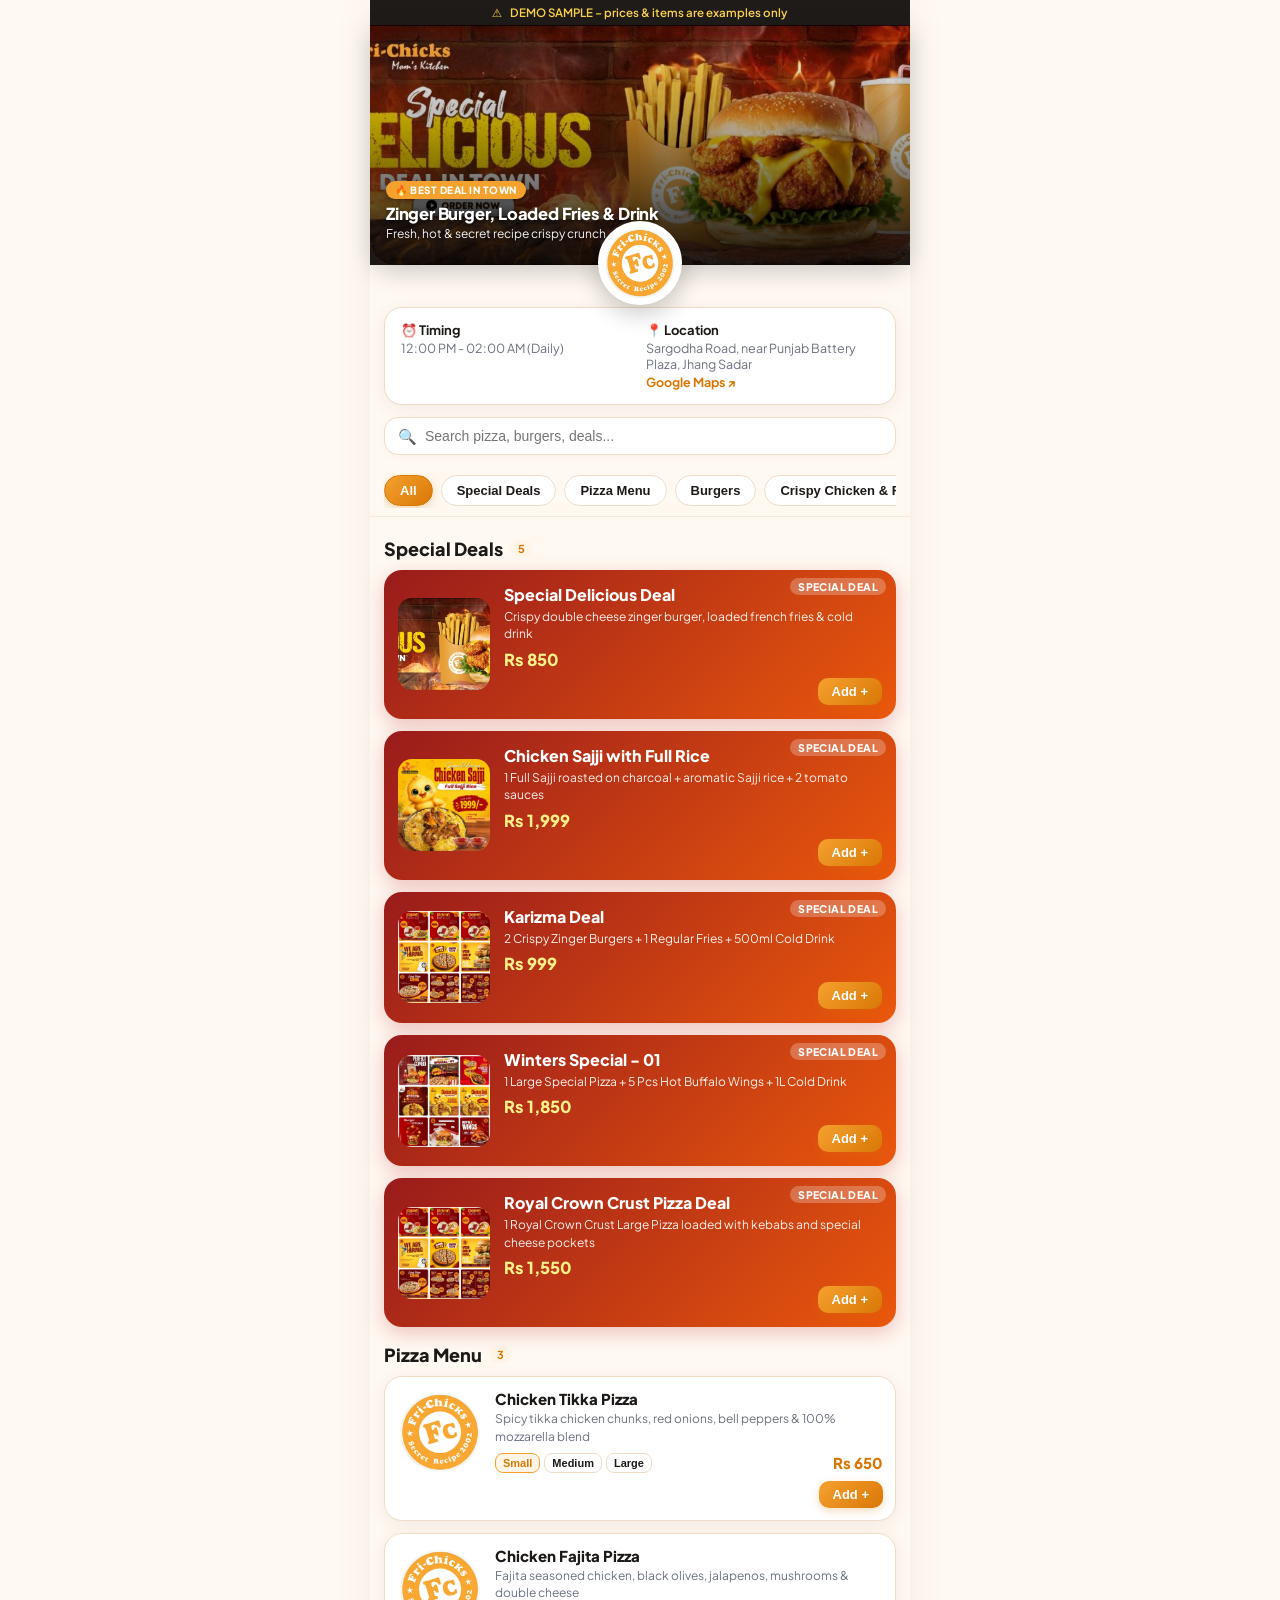
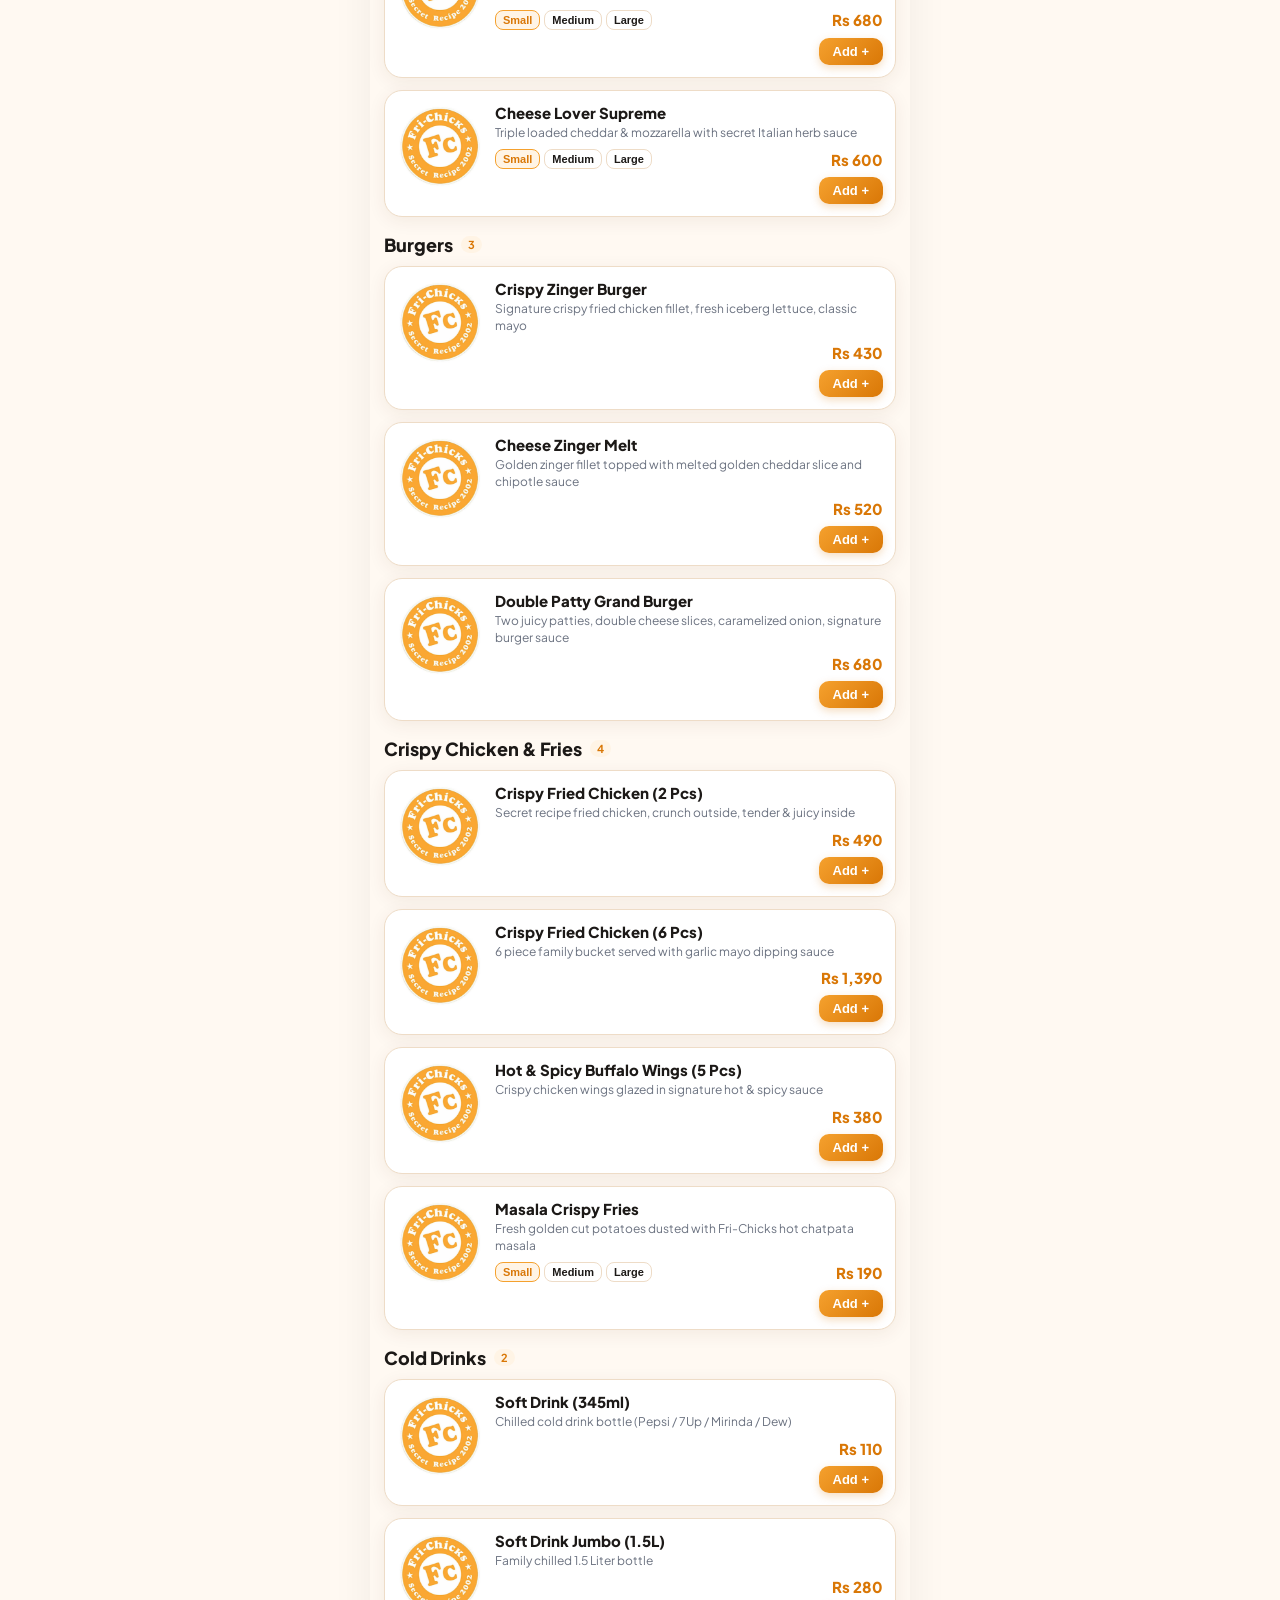
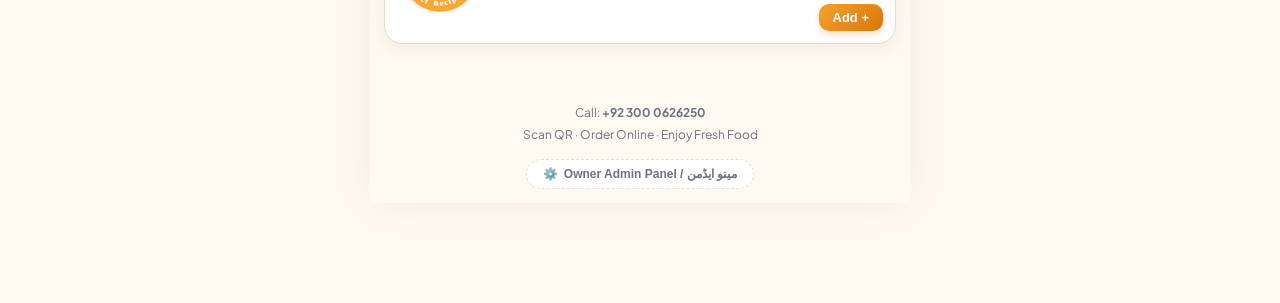
==== index.html @ d184dda9 "Add files via upload" ====
<!doctype html>
<html lang="en">
<head>
<meta charset="utf-8">
<meta name="viewport" content="width=device-width, initial-scale=1, maximum-scale=1, user-scalable=no">
<title>Fri-Chicks Jhang | Smart QR Menu & WhatsApp Ordering</title>
<meta name="description" content="Fri-Chicks Jhang official smart digital QR menu. Crispy Fried Chicken, Zinger Burgers, Pizzas, Deals & WhatsApp Ordering.">
<meta name="theme-color" content="#F5A12E">

<!-- Open Graph for Social & WhatsApp Sharing -->
<meta property="og:title" content="Fri-Chicks Jhang - Smart QR Menu & WhatsApp Order">
<meta property="og:description" content="Order fresh Crispy Chicken, Burgers, Pizzas & Deals directly on WhatsApp. Secret Recipe Since 2002.">
<meta property="og:image" content="assets/logo.png">
<meta property="og:type" content="website">

<link rel="icon" type="image/png" href="assets/logo.png">

<!-- Modular Professional Stylesheets -->
<link rel="stylesheet" href="css/style.css">
<link rel="stylesheet" href="css/carousel.css">
<link rel="stylesheet" href="css/admin.css">
</head>
<body>

<div class="app-container">

  <!-- Toast Notification Message (With Undo Capability) -->
  <div class="toast-msg" id="toast"></div>

  <!-- Demo Notice Top Banner -->
  <div class="demo-banner" id="demoBanner">
    <span>⚠️</span>
    <span id="demoText">DEMO SAMPLE – prices & items are examples only</span>
  </div>

  <!-- Table Detected Banner (When Scanned with QR URL ?table=X) -->
  <div class="table-alert-bar hidden" id="tableDetectedBar">
    <div style="display:flex;align-items:center;gap:6px">
      <span>🍽️</span>
      <span id="tableDetectedText">Ordering for Table</span>
      <span class="table-alert-badge" id="tableBadgeNumber">Table 1</span>
    </div>
    <button type="button" class="table-pill-btn" id="btnChangeTable" style="margin-inline-start:auto">
      <span>✏️</span>
      <span id="tableChangeBtnText">Change / تبدیل کریں</span>
    </button>
  </div>

  <!-- =======================================================
       1. TOP HERO BANNER WITH OVERLAPPING CENTER-DOWN LOGO
       (Ultra-HD Crisp Imagery, No navbar, Pins logo on scroll)
       ======================================================= -->
  <div class="hero-banner-wrap">
    <div class="hero-carousel-container">
      <div class="hero-carousel" id="heroCarousel">
        <!-- Slide 1: Delicious Deal In Town (Official Wide HD Banner) -->
        <div class="carousel-slide" data-slide="0">
          <img src="assets/banners/banner1.jpg" alt="Special Delicious Deal" loading="eager">
          <div class="carousel-overlay">
            <span class="carousel-tag">🔥 Best Deal in Town</span>
            <div class="carousel-title">Zinger Burger, Loaded Fries & Drink</div>
            <div class="carousel-subtitle">Fresh, hot & secret recipe crispy crunch</div>
          </div>
        </div>
        <!-- Slide 2: Super Delicious Chicken Sajji with Rice (Ultra-HD Food Visual) -->
        <div class="carousel-slide" data-slide="1">
          <img src="https://images.unsplash.com/photo-1598515214211-89d3c73ae83b?w=1200&h=675&fit=crop&q=95&auto=format" alt="Chicken Sajji with Rice" loading="lazy">
          <div class="carousel-overlay">
            <span class="carousel-tag">🍗 Chef's Charcoal Sajji</span>
            <div class="carousel-title">Chicken Sajji with Full Sajji Rice • Rs 1,999</div>
            <div class="carousel-subtitle">1 Full Sajji + Aromatic Spiced Rice + 2 Special Sauces</div>
          </div>
        </div>
        <!-- Slide 3: Winters Special Pizza & Hot Buffalo Wings (Ultra-HD Melted Cheese Pull) -->
        <div class="carousel-slide" data-slide="2">
          <img src="https://images.unsplash.com/photo-1513104890138-7c749659a591?w=1200&h=675&fit=crop&q=95&auto=format" alt="Winters Special Pizza & Wings" loading="lazy">
          <div class="carousel-overlay">
            <span class="carousel-tag">🍕 Winter Special Combo</span>
            <div class="carousel-title">Special Pizza + 5 Hot Buffalo Wings • Rs 1,850</div>
            <div class="carousel-subtitle">1 Large Stuffed Pizza + 5 Hot Wings + 1L Cold Drink</div>
          </div>
        </div>
        <!-- Slide 4: Karizma Deal (Ultra-HD Crispy Zinger Duo) -->
        <div class="carousel-slide" data-slide="3">
          <img src="https://images.unsplash.com/photo-1550547660-d9450f859349?w=1200&h=675&fit=crop&q=95&auto=format" alt="Karizma Deal" loading="lazy">
          <div class="carousel-overlay">
            <span class="carousel-tag">🍔 Karizma Deal</span>
            <div class="carousel-title">2 Zingers + Fries + Cold Drink • Rs 999</div>
            <div class="carousel-subtitle">Double Crispy Chicken Fillets + Regular Fries + Drink</div>
          </div>
        </div>
        <!-- Slide 5: Fast Home & Office Delivery Across Jhang -->
        <div class="carousel-slide" data-slide="4">
          <img src="https://images.unsplash.com/photo-1561758033-d89a9ad46330?w=1200&h=675&fit=crop&q=95&auto=format" alt="Fast Delivery" loading="lazy">
          <div class="carousel-overlay">
            <span class="carousel-tag">🛵 Fast Delivery</span>
            <div class="carousel-title">Home & Office Delivery Across Jhang</div>
            <div class="carousel-subtitle">Call 0300 0626250 or order directly on WhatsApp</div>
          </div>
        </div>
      </div>

      <!-- Carousel Dot Indicators -->
      <div class="carousel-dots" id="carouselDots">
        <div class="carousel-dot active" data-index="0"></div>
        <div class="carousel-dot" data-index="1"></div>
        <div class="carousel-dot" data-index="2"></div>
        <div class="carousel-dot" data-index="3"></div>
        <div class="carousel-dot" data-index="4"></div>
      </div>
    </div>

    <!-- Center-Down Overlapping Logo (Pins to center top on scroll) -->
    <div class="hero-logo-anchor" id="heroLogoAnchor">
      <div class="main-brand-logo" id="mainBrandLogo" title="Fri-Chicks Jhang">
        <img src="assets/logo.png" alt="Fri-Chicks Logo" onerror="this.parentElement.innerHTML='<b style=\'color:#D97706;font-size:20px\'>FC</b>'">
      </div>
    </div>
  </div>

  <!-- =======================================================
       SLIM OFFER / TEXT BAR (Appears on scroll with pinned logo)
       (Urdu descenders clipping fixed with generous vertical space)
       ======================================================= -->
  <div class="slim-offer-bar" id="slimOfferBar">
    <div class="slim-bar-top">
      <div class="slim-bar-left">
        <button class="slim-btn" id="slimLangBtn">
          <span>🌐</span>
          <span id="langBtnText">اردو</span>
        </button>
      </div>

      <!-- Center space reserved for pinned logo -->
      <div style="width:50px"></div>

      <div class="slim-bar-right">
        <button class="slim-btn slim-cart-btn" id="slimCartBtn">
          <span>🛒</span>
          <span class="slim-cart-count" id="slimCartCount">0</span>
        </button>
      </div>
    </div>
    <div class="slim-offer-ticker" id="slimOfferTicker">
      🔥 Flat 10% Off on Table Orders • Free Delivery above Rs 2,000 • Call: 0300 0626250
    </div>
  </div>

  <!-- Restaurant Details Info Card -->
  <div class="info-card">
    <div>
      <strong id="l_open">⏰ Timing</strong>
      <span id="v_open">12:00 PM - 02:00 AM (Daily)</span>
    </div>
    <div>
      <strong id="l_loc">📍 Location</strong>
      <span id="v_loc">Sargodha Road, Jhang Sadar</span>
      <br>
      <a class="map-link" href="https://maps.google.com/?q=Fri-Chicks+Sargodha+Road+Jhang" target="_blank">Google Maps ↗</a>
    </div>
  </div>

  <!-- Live Search Bar -->
  <div class="search-container">
    <span class="search-icon">🔍</span>
    <input type="text" class="search-box" id="searchInput" placeholder="Search pizza, burger, deals...">
    <button class="search-clear" id="searchClear" aria-label="Clear search">✕</button>
  </div>

  <!-- Sticky Categories Navigation Chips -->
  <div class="chips-wrap">
    <nav class="chips" id="chipsNav"></nav>
  </div>

  <!-- Main Menu Items List -->
  <main id="menuContainer"></main>

  <!-- Footer with Owner Admin Trigger -->
  <footer>
    <div id="footerText"></div>
    <button class="admin-trigger-link" id="openAdminBtn">
      <span>⚙️</span>
      <span id="adminBtnLabel">Owner Admin Panel / مینو ایڈمن</span>
    </button>
  </footer>

  <!-- Floating Live Order Tracker Bar (Shown when customer has active order) -->
  <div class="floating-tracker-bar hidden" id="floatingTrackerBar">
    <div class="floating-tracker-content">
      <div class="tracker-live-beacon"></div>
      <div class="floating-tracker-text">
        <div class="floating-tracker-title">
          <span>⚡ Active Order</span>
          <b id="floatingTrackOrderId">#FC-1001</b>
        </div>
        <div class="floating-tracker-stage" id="floatingTrackStatusText">Kitchen Cooking...</div>
      </div>
    </div>
    <button type="button" class="floating-tracker-btn" id="btnOpenFloatingTracker">
      <span>Track</span>
      <span>➔</span>
    </button>
  </div>

  <!-- Sticky Bottom Cart Floating Bar -->
  <div class="bottom-bar" id="bottomBar">
    <button class="bottom-bar-btn" id="bottomBarBtn">
      <span id="barCount">🛒 0 Items</span>
      <span id="barTotal">Rs 0</span>
    </button>
  </div>

  <!-- Modal Backdrop -->
  <div class="modal-backdrop" id="modalBackdrop"></div>

  <!-- =======================================================
       MODAL 1: ITEM DETAIL POPUP (BIG CATCHY IMAGE & SIZES)
       ======================================================= -->
  <div class="item-modal" id="itemDetailModal">
    <div class="item-modal-hero">
      <img id="modalHeroImg" src="" alt="Food Item">
      <button class="item-modal-close" id="closeItemModal">✕</button>
    </div>
    <div class="item-modal-body">
      <span class="item-modal-cat" id="modalCatTag">Deals</span>
      <h2 class="item-modal-title" id="modalItemTitle">Item Title</h2>
      <p class="item-modal-desc" id="modalItemDesc">Item description details...</p>

      <!-- Multi-size picker (if applicable) -->
      <div class="item-modal-sizes" id="modalSizesContainer">
        <label id="lblSelectSize">Select Size / سائز منتخب کریں:</label>
        <div class="modal-sizes-group" id="modalSizesList"></div>
      </div>

      <!-- Special Cooking Request for this item -->
      <div class="item-modal-notes">
        <textarea id="modalSpecialNotes" rows="2" placeholder="Item instructions (e.g. extra sauce, no onions, less spicy)..."></textarea>
      </div>
    </div>

    <!-- Modal Sticky Bottom Bar -->
    <div class="item-modal-footer">
      <div class="qty-ctrl">
        <button id="modalQtyMinus">−</button>
        <span id="modalQtyVal">1</span>
        <button id="modalQtyPlus">+</button>
      </div>
      <button class="modal-add-btn" id="modalAddToCartBtn">
        <span id="modalAddLabel">Add to Order</span>
        <span id="modalAddPrice" style="direction:ltr">Rs 0</span>
      </button>
    </div>
  </div>

  <!-- =======================================================
       MODAL 2: CART SHEET WITH SPECIAL INSTRUCTIONS
       ======================================================= -->
  <div class="cart-sheet" id="cartSheet">
    <div class="sheet-header">
      <h3 id="t_cart">Your Order</h3>
      <button class="close-sheet-btn" id="closeCartSheet">✕</button>
    </div>

    <!-- Cart items list -->
    <div class="cart-items-list" id="cartLines"></div>

    <!-- Order Type Selector (Home / Office Delivery) -->
    <div class="order-types-seg" id="orderTypeSeg">
      <label class="on" data-type="delivery">
        <input type="radio" name="ot" value="delivery" checked>
        <span id="o_del">🛵 Home / Office Delivery</span>
      </label>
      <label data-type="dinein">
        <input type="radio" name="ot" value="dinein">
        <span id="o_din">🍽️ Dine-in</span>
      </label>
      <label data-type="pickup">
        <input type="radio" name="ot" value="pickup">
        <span id="o_pick">🛍️ Pickup</span>
      </label>
    </div>

    <!-- Customer Details Form -->
    <input type="text" class="form-input" id="custName" placeholder="Your Name *" autocomplete="name">
    <input type="tel" class="form-input" id="custPhone" placeholder="Phone Number (e.g. 03001234567) *" autocomplete="tel">
    <textarea class="form-input" id="custAddress" rows="2" placeholder="Delivery Address (Home / Office / Shop / Street) *"></textarea>

    <!-- Dedicated Table Controls for Dine-In -->
    <div id="cartTableContainer" style="display:none;margin:4px 0 8px">
      <div style="display:flex;gap:6px;align-items:center">
        <input type="text" class="form-input" id="cartTableInput" placeholder="Table Number (e.g. 5) *" style="margin:0;flex:1">
        <button type="button" class="admin-btn admin-btn-outline" id="cartBtnPickTable" style="padding:10px 14px;white-space:nowrap;font-size:12.5px;font-weight:800;border-radius:12px">
          <span>🔢</span>
          <span id="cartPickTableLabel">Pick Table</span>
        </button>
      </div>
      <div class="quick-table-chips" id="quickTableChips" style="margin-top:6px">
        <button type="button" class="quick-tbl-btn" data-tbl-select="1">Table 1</button>
        <button type="button" class="quick-tbl-btn" data-tbl-select="2">Table 2</button>
        <button type="button" class="quick-tbl-btn" data-tbl-select="3">Table 3</button>
        <button type="button" class="quick-tbl-btn" data-tbl-select="4">Table 4</button>
        <button type="button" class="quick-tbl-btn" data-tbl-select="5">Table 5</button>
        <button type="button" class="quick-tbl-btn" data-tbl-select="6">Table 6</button>
        <button type="button" class="quick-tbl-btn" data-tbl-select="7">Table 7</button>
        <button type="button" class="quick-tbl-btn" data-tbl-select="8">Table 8</button>
        <button type="button" class="quick-tbl-btn" data-tbl-select="9">Table 9</button>
        <button type="button" class="quick-tbl-btn" data-tbl-select="10">Table 10</button>
      </div>
    </div>

    <!-- CART-WIDE SPECIAL INSTRUCTIONS -->
    <textarea class="form-input" id="cartSpecialInstructions" rows="2" placeholder="Special cooking / delivery instructions (e.g. extra sauce, no onions, call before arriving)..."></textarea>

    <!-- Bill Summary Breakdown -->
    <div class="bill-summary">
      <div class="bill-row">
        <span id="t_subtotal">Food Total</span>
        <span id="cartSubtotal" style="direction:ltr">Rs 0</span>
      </div>
      <div class="bill-row" id="deliveryRow">
        <span id="t_delivery">Delivery Fee</span>
        <span id="cartDelivery" style="direction:ltr">Rs 120</span>
      </div>
      <div class="bill-row total">
        <span id="t_grand">Grand Total</span>
        <span id="cartGrandTotal" style="direction:ltr">Rs 0</span>
      </div>
    </div>

    <!-- WhatsApp Submit Order -->
    <button class="whatsapp-send-btn" id="sendOrderBtn">
      <svg viewBox="0 0 24 24">
        <path d="M12.04 2C6.58 2 2.13 6.45 2.13 11.91C2.13 13.66 2.59 15.36 3.45 16.86L2.05 22L7.3 20.62C8.75 21.41 10.38 21.83 12.04 21.83C17.5 21.83 21.95 17.38 21.95 11.92C21.95 9.27 20.92 6.78 19.05 4.91C17.18 3.03 14.69 2 12.04 2M12.05 3.67C14.25 3.67 16.31 4.53 17.87 6.09C19.42 7.65 20.28 9.72 20.28 11.92C20.28 16.46 16.58 20.15 12.04 20.15C10.56 20.15 9.11 19.76 7.85 19L7.55 18.83L4.43 19.65L5.26 16.61L5.06 16.29C4.24 15 3.8 13.47 3.8 11.91C3.81 7.37 7.5 3.67 12.05 3.67M9.53 7.34C9.36 7.34 9.08 7.4 8.84 7.66C8.61 7.93 7.96 8.54 7.96 9.77C7.96 11 8.86 12.19 8.99 12.36C9.12 12.53 10.76 15.06 13.28 16.14C15.37 17.04 15.8 16.86 16.26 16.82C16.72 16.78 17.75 16.21 17.96 15.62C18.17 15.03 18.17 14.52 18.11 14.41C18.05 14.3 17.88 14.24 17.62 14.11C17.36 13.99 16.1 13.37 15.86 13.29C15.63 13.2 15.46 13.16 15.3 13.41C15.13 13.66 14.65 14.24 14.5 14.41C14.36 14.58 14.21 14.6 13.95 14.48C13.7 14.35 12.87 14.08 11.89 13.21C11.12 12.53 10.61 11.68 10.45 11.43C10.3 11.18 10.43 11.04 10.56 10.91C10.68 10.79 10.83 10.6 10.97 10.43C11.11 10.26 11.16 10.14 11.25 9.97C11.34 9.8 11.29 9.65 11.23 9.53C11.16 9.4 10.7 8.27 10.5 7.8C10.31 7.34 10.12 7.4 9.97 7.4L9.53 7.34Z"/>
      </svg>
      <span id="sendBtnLabel">Send Order on WhatsApp</span>
    </button>
  </div>

  <!-- =======================================================
       MODAL 2B: QUICK TABLE PICKER POPUP
       ======================================================= -->
  <div class="table-picker-modal" id="tablePickerModal">
    <button class="auth-close-btn" id="closeTablePicker">✕</button>
    <div style="font-size:32px;margin-bottom:4px">🍽️</div>
    <h3 id="tablePickerTitle" style="font-size:18px;margin-bottom:2px">Select Your Table</h3>
    <p style="font-size:12px;color:var(--muted);margin-bottom:14px" id="tablePickerDesc">Choose table for fast dine-in service</p>

    <!-- Table Numbers Grid (1 to 16) -->
    <div class="table-grid">
      <button type="button" class="table-grid-btn" data-tbl-select="1">Table 1</button>
      <button type="button" class="table-grid-btn" data-tbl-select="2">Table 2</button>
      <button type="button" class="table-grid-btn" data-tbl-select="3">Table 3</button>
      <button type="button" class="table-grid-btn" data-tbl-select="4">Table 4</button>
      <button type="button" class="table-grid-btn" data-tbl-select="5">Table 5</button>
      <button type="button" class="table-grid-btn" data-tbl-select="6">Table 6</button>
      <button type="button" class="table-grid-btn" data-tbl-select="7">Table 7</button>
      <button type="button" class="table-grid-btn" data-tbl-select="8">Table 8</button>
      <button type="button" class="table-grid-btn" data-tbl-select="9">Table 9</button>
      <button type="button" class="table-grid-btn" data-tbl-select="10">Table 10</button>
      <button type="button" class="table-grid-btn" data-tbl-select="11">Table 11</button>
      <button type="button" class="table-grid-btn" data-tbl-select="12">Table 12</button>
      <button type="button" class="table-grid-btn" data-tbl-select="13">Table 13</button>
      <button type="button" class="table-grid-btn" data-tbl-select="14">Table 14</button>
      <button type="button" class="table-grid-btn" data-tbl-select="15">Table 15</button>
      <button type="button" class="table-grid-btn" data-tbl-select="16">Table 16</button>
    </div>

    <!-- Custom Table Input -->
    <div style="display:flex;gap:6px;margin-top:10px">
      <input type="text" class="form-input" id="customTableInput" placeholder="Custom Table # (e.g. 22)" style="margin:0;flex:1">
      <button type="button" class="admin-btn admin-btn-primary" id="btnApplyCustomTable" style="padding:10px 16px;white-space:nowrap">Set</button>
    </div>
  </div>

  <!-- =======================================================
       MODAL 2C: CUSTOMER LIVE 4-STAGE ORDER STATUS TRACKER
       ======================================================= -->
  <div class="tracker-modal" id="customerTrackerModal">
    <div class="tracker-header">
      <button class="auth-close-btn" id="closeCustomerTracker" style="position:absolute;top:0;right:0">✕</button>
      <div class="tracker-icon-pulse">⚡</div>
      <h3 style="font-size:20px;font-weight:900;margin:4px 0" id="trackerTitle">Live Order Tracking</h3>
      <p style="font-size:12.5px;color:var(--muted)">
        Order #<b id="trackerOrderId" style="color:var(--ink)">-</b> • <span id="trackerOrderType">-</span>
      </p>
    </div>

    <!-- Stepper 4 Steps -->
    <div class="workflow-stepper">
      <!-- Step 1: Order Received / Sent to Cashier -->
      <div class="step-row" id="trackStepRow1">
        <div class="step-icon-circle">1</div>
        <div class="step-info">
          <div class="step-title" id="trackStep1Title">Order Received</div>
          <div class="step-desc" id="trackStep1Desc">Sent to Fri-Chicks system & WhatsApp</div>
        </div>
      </div>

      <!-- Step 2: Cashier Verified / Kitchen Prep -->
      <div class="step-row" id="trackStepRow2">
        <div class="step-icon-circle">2</div>
        <div class="step-info">
          <div class="step-title" id="trackStep2Title">Cashier Confirmed</div>
          <div class="step-desc" id="trackStep2Desc">Order accepted & routed to kitchen cooking line</div>
        </div>
      </div>

      <!-- Step 3: Kitchen Cooking / Ready -->
      <div class="step-row" id="trackStepRow3">
        <div class="step-icon-circle">3</div>
        <div class="step-info">
          <div class="step-title" id="trackStep3Title">Kitchen Cooking / Ready</div>
          <div class="step-desc" id="trackStep3Desc">Chef is preparing your fresh meal with secret recipe</div>
        </div>
      </div>

      <!-- Step 4: Served / Delivered -->
      <div class="step-row" id="trackStepRow4">
        <div class="step-icon-circle">4</div>
        <div class="step-info">
          <div class="step-title" id="trackStep4Title">Served / Delivered</div>
          <div class="step-desc" id="trackStep4Desc">Enjoy your delicious meal! Secret recipe since 2002</div>
        </div>
      </div>
    </div>

    <!-- Order Items Summary in Tracker -->
    <div class="tracker-order-summary">
      <div style="font-size:12px;font-weight:800;color:var(--muted);text-transform:uppercase;margin-bottom:8px">Order Summary</div>
      <div id="trackerItemsSummary"></div>
    </div>

    <div style="margin-top:auto;padding-top:14px">
      <button type="button" class="admin-btn admin-btn-outline" style="width:100%;padding:12px;font-weight:800;cursor:pointer" id="btnTrackerContinue" onclick="closeCustomerTracker()">
        Continue Browsing Menu / واپس مینو دیکھیں
      </button>
    </div>
  </div>

  <!-- =======================================================
       MODAL 3: PASSWORD / PIN & BIOMETRIC AUTH POPUP
       (Category-Wise: Super Admin, Cashier POS, Kitchen KDS)
       ======================================================= -->
  <div class="auth-modal" id="authModal">
    <button class="auth-close-btn" id="closeAuthModal" onclick="closeAuthModal()">✕</button>
    <div class="auth-icon">🔒</div>
    <h3 id="authModalTitle">Staff & Owner Portal</h3>

    <!-- Category / Role Selector Tabs -->
    <div class="auth-role-tabs" id="authRoleTabs">
      <button type="button" class="auth-role-btn active" data-auth-role="admin">
        <span>👑</span>
        <span>Admin</span>
      </button>
      <button type="button" class="auth-role-btn" data-auth-role="cashier">
        <span>💵</span>
        <span>Cashier</span>
      </button>
      <button type="button" class="auth-role-btn" data-auth-role="kitchen">
        <span>👨‍🍳</span>
        <span>Kitchen</span>
      </button>
    </div>
    <p id="authRolePrompt" style="font-size:12px;color:var(--muted);margin:4px 0 10px">
      Enter Super Admin PIN (Default: 1234)
    </p>

    <!-- 4-Pin Dots Indicator -->
    <div class="pin-display">
      <div class="pin-dot"></div>
      <div class="pin-dot"></div>
      <div class="pin-dot"></div>
      <div class="pin-dot"></div>
    </div>

    <!-- Numeric Keypad -->
    <div class="keypad">
      <button class="key-btn" data-num="1">1</button>
      <button class="key-btn" data-num="2">2</button>
      <button class="key-btn" data-num="3">3</button>
      <button class="key-btn" data-num="4">4</button>
      <button class="key-btn" data-num="5">5</button>
      <button class="key-btn" data-num="6">6</button>
      <button class="key-btn" data-num="7">7</button>
      <button class="key-btn" data-num="8">8</button>
      <button class="key-btn" data-num="9">9</button>
      <button class="key-btn action" id="keyClear" onclick="curEnteredPin='';updatePinDots()">Clear</button>
      <button class="key-btn" data-num="0">0</button>
      <button class="key-btn action" id="keyDel">⌫</button>
    </div>

    <!-- Biometric Fingerprint Button -->
    <button class="biometric-btn" id="btnBiometricAuth">
      <span>👆</span>
      <span>Login with Fingerprint / Face ID</span>
    </button>
  </div>

  <!-- =======================================================
       MODAL 4: FULL OWNER ADMIN STUDIO & ORDER MANAGEMENT
       (Dark Mode + Safe Status Management + WebP Tech + QR Studio)
       ======================================================= -->
  <div class="admin-modal" id="adminModal">
    <div class="admin-nav">
      <h3>⚙️ Fri-Chicks Admin Studio</h3>
      <div class="admin-header-actions">
        <!-- Dark Mode Toggle Button -->
        <button class="admin-theme-btn" id="adminThemeBtn">🌙 Dark</button>
        <button class="admin-close" id="closeAdminBtn">✕</button>
      </div>
    </div>

    <!-- STATION SWITCHER BAR -->
    <div class="admin-station-bar" id="adminStationBar">
      <button type="button" class="station-btn active" data-station="admin">
        <span>👑</span>
        <span>Super Admin</span>
      </button>
      <button type="button" class="station-btn" data-station="cashier">
        <span>💵</span>
        <span>Cashier POS</span>
      </button>
      <button type="button" class="station-btn" data-station="kitchen">
        <span>👨‍🍳</span>
        <span>Kitchen KDS</span>
      </button>
    </div>

    <!-- Tabs Header (Only visible in Super Admin mode) -->
    <div class="admin-tabs" id="adminTabsNav">
      <div class="admin-tab active" data-atab="orders">
        📋 Live Orders <span class="tab-order-badge" id="tabOrdersBadge" style="display:none">0</span>
      </div>
      <div class="admin-tab" data-atab="menu">🍔 Menu Items</div>
      <div class="admin-tab" data-atab="add">➕ Add Item</div>
      <div class="admin-tab" data-atab="qr">📱 QR Studio</div>
      <div class="admin-tab" data-atab="settings">⚙️ Settings</div>
    </div>

    <div class="admin-content">

      <!-- TAB 1: LIVE ORDER MANAGEMENT SYSTEM (SAFE STATUS CONTROLS) -->
      <div class="admin-tab-pane active" id="paneOrders">
        <div class="oms-stats-row" id="omsStatsRow">
          <div class="oms-stat-card">
            <small>Orders Today</small>
            <b id="omsTotalToday">0</b>
          </div>
          <div class="oms-stat-card">
            <small>In Kitchen</small>
            <b id="omsActiveKitchen" style="color:var(--orange-d)">0</b>
          </div>
          <div class="oms-stat-card">
            <small>Sales Today</small>
            <b id="omsTodayRevenue" style="color:var(--green)">Rs 0</b>
          </div>
        </div>

        <!-- Filter Chips for Orders -->
        <div class="oms-filter-chips" id="omsFilterChips">
          <button class="oms-filter on" data-ofilter="all">All Orders</button>
          <button class="oms-filter" data-ofilter="active">⚡ Active / Kitchen</button>
          <button class="oms-filter" data-ofilter="completed">✓ Completed</button>
        </div>

        <div id="ordersListContainer"></div>
      </div>

      <!-- TAB 2: MENU ITEMS LIST & AVAILABILITY -->
      <div class="admin-tab-pane" id="paneMenu">
        <div style="display:flex;justify-content:space-between;align-items:center;margin-bottom:12px">
          <b>Active Menu (<span id="adminTotalItems">0</span> items)</b>
          <button class="admin-btn admin-btn-primary" id="btnAdminAddNew">+ Add Item</button>
        </div>
        <div id="adminItemsList"></div>
      </div>

      <!-- TAB 3: ADD / EDIT ITEM WITH AUTOMATIC WEBP CONVERTER -->
      <div class="admin-tab-pane" id="paneAdd">
        <h4 id="adminFormHeading" style="margin-bottom:10px">Add New Food Item</h4>
        <input type="hidden" id="editItemId">
        
        <label style="font-size:12px;font-weight:700">English Name *</label>
        <input type="text" class="form-input" id="inpItemName" placeholder="e.g. Crispy Zinger Burger">

        <label style="font-size:12px;font-weight:700;margin-top:6px;display:block">Urdu Name (نام اردو میں) *</label>
        <input type="text" class="form-input" id="inpItemNameUr" placeholder="مثال: کرسپی زنگر برگر" dir="rtl">

        <label style="font-size:12px;font-weight:700;margin-top:6px;display:block">Category *</label>
        <select class="form-input" id="inpItemCat">
          <option value="deals">Special Deals</option>
          <option value="pizza">Pizza</option>
          <option value="burger">Burgers</option>
          <option value="fried">Fried Chicken & Fries</option>
          <option value="drinks">Cold Drinks</option>
        </select>

        <label style="font-size:12px;font-weight:700;margin-top:6px;display:block">Price Type & Amounts (Rs) *</label>
        <div style="display:flex;gap:6px;margin:5px 0">
          <input type="number" class="form-input" id="inpPriceSingle" placeholder="Single Price (Rs)">
          <input type="text" class="form-input" id="inpSizesPrices" placeholder="Or S,M,L (e.g. 650,1150,1750)">
        </div>
        <small style="color:var(--muted)">Enter single price OR comma separated 3 sizes for S, M, L.</small>

        <label style="font-size:12px;font-weight:700;margin-top:8px;display:block">Description (English)</label>
        <textarea class="form-input" id="inpItemDesc" rows="2" placeholder="Ingredients and details..."></textarea>

        <label style="font-size:12px;font-weight:700;margin-top:4px;display:block">Description (Urdu)</label>
        <textarea class="form-input" id="inpItemDescUr" rows="2" placeholder="تفصیل اردو میں..." dir="rtl"></textarea>

        <!-- AUTOMATIC WEBP CONVERTER -->
        <label style="font-size:12px;font-weight:700;margin-top:8px;display:block">
          Food Photo (<span style="color:var(--green)">⚡ Auto-Converted to WebP</span>)
        </label>
        <div class="webp-upload-box" onclick="$('inpWebpFile').click()">
          <span style="font-size:26px">📷</span>
          <p style="font-size:13px;font-weight:700;margin-top:4px">Tap to upload photo from mobile camera or PC</p>
          <p style="font-size:11px;color:var(--muted)">Automatically converts to lightweight WebP format. No extra effort needed!</p>
          <input type="file" id="inpWebpFile" accept="image/*" style="display:none">
          <div id="webpPreviewStatus"></div>
        </div>
        <input type="hidden" id="inpWebpData">

        <div style="display:flex;gap:8px;margin-top:14px">
          <button class="admin-btn admin-btn-primary" style="flex:1;padding:12px" id="btnSaveItem">💾 Save Item</button>
          <button class="admin-btn admin-btn-outline" style="padding:12px" id="btnCancelEdit">Cancel</button>
        </div>
      </div>

      <!-- TAB 4: SMART QR CODE STUDIO & DOWNLOAD -->
      <div class="admin-tab-pane" id="paneQR">
        <h4 style="margin-bottom:6px">📱 Table Stand QR Code Generator</h4>
        <p style="font-size:12.5px;color:var(--muted)">
          Generate high-resolution printable QR codes with the Fri-Chicks logo for table acrylic stands or takeaway flyers.
        </p>

        <div style="margin:12px 0">
          <label style="font-size:12.5px;font-weight:700">Table Number (Optional):</label>
          <input type="text" class="form-input" id="qrTableInput" placeholder="e.g. Table 5 (or leave blank for main menu)">
        </div>

        <div class="qr-preview-box">
          <canvas id="qrCanvas" width="500" height="660"></canvas>
        </div>

        <button class="admin-btn admin-btn-primary" style="width:100%;padding:14px;font-size:15px;display:flex;align-items:center;justify-content:center;gap:8px" id="btnDownloadQR">
          <span>⬇️</span>
          <span>Download Print-Ready QR Standee (PNG)</span>
        </button>
      </div>

      <!-- TAB 5: RESTAURANT SETTINGS & BACKUP -->
      <div class="admin-tab-pane" id="paneSettings">
        <h4 style="margin-bottom:10px">Restaurant Configuration</h4>

        <label style="font-size:12px;font-weight:700">WhatsApp Number (Without '+')</label>
        <input type="text" class="form-input" id="cfgWhatsApp">

        <label style="font-size:12px;font-weight:700;margin-top:8px;display:block">Delivery Fee (Rs)</label>
        <input type="number" class="form-input" id="cfgDeliveryFee">

        <label style="font-size:12px;font-weight:700;margin-top:8px;display:block">Free Delivery Minimum (Rs)</label>
        <input type="number" class="form-input" id="cfgFreeDelivery">

        <div style="background:#F9FAFB;padding:12px 14px;border-radius:14px;border:1px solid var(--line);margin-top:14px">
          <b style="font-size:13px;display:block;margin-bottom:8px">🔐 Category-Wise Station Passwords (الگ الگ پاس ورڈز)</b>
          
          <label style="font-size:12px;font-weight:700;display:block">👑 Super Admin PIN (مکمل اونر کنٹرول)</label>
          <input type="password" class="form-input" id="cfgAdminPin" placeholder="Default: 1234" maxlength="6">

          <label style="font-size:12px;font-weight:700;margin-top:8px;display:block">💵 Cashier POS PIN (کاؤنٹر کیشئر لاگ ان)</label>
          <input type="password" class="form-input" id="cfgCashierPin" placeholder="Default: 2222" maxlength="6">

          <label style="font-size:12px;font-weight:700;margin-top:8px;display:block">👨‍🍳 Kitchen KDS PIN (کچن شیف ڈسپلے لاگ ان)</label>
          <input type="password" class="form-input" id="cfgKitchenPin" placeholder="Default: 3333" maxlength="6">
          <small style="color:var(--muted);font-size:11px;display:block;margin-top:4px">Har role ka alag password rakhein taake staff sirf apna station use kar sakay.</small>
        </div>

        <button class="admin-btn admin-btn-primary" style="width:100%;padding:12px;margin-top:14px" id="btnSaveConfig">
          💾 Save Settings
        </button>

        <hr style="margin:24px 0;border:0;border-top:1px dashed var(--line)">

        <h4 style="margin-bottom:8px">Factory Defaults & Reset</h4>
        <p style="font-size:12px;color:var(--muted);margin-bottom:10px">
          Restore original factory items & prices.
        </p>
        <button class="admin-btn admin-btn-danger" style="width:100%;padding:10px" id="btnResetMenu">
          🔄 Restore Default Fri-Chicks Menu
        </button>
      </div>

    </div>
  </div>

</div>

<!-- Modular Professional Scripts -->
<script src="js/config.js"></script>
<script src="js/translations.js"></script>
<script src="js/menu-data.js"></script>
<script src="js/qr-generator.js"></script>
<script src="js/biometrics.js"></script>
<script src="js/order-manager.js"></script>
<script src="js/app.js"></script>

</body>
</html>
---- css/style.css ----
/* ==========================================================================
   FRI-CHICKS DIGITAL QR MENU - MAIN STYLESHEET
   Industry Standard Fast Food Restaurant System
   ========================================================================== */

@import url('https://fonts.googleapis.com/css2?family=Plus+Jakarta+Sans:wght@500;600;700;800;900&family=Noto+Nastaliq+Urdu:wght@400;500;600;700;900&family=Noto+Sans+Arabic:wght@600;700;800;900&display=swap');

:root{
  --orange:#F5A12E;
  --orange-d:#D97706;
  --orange-dark:#B45309;
  --orange-light:#FFF4E5;
  --blue:#0F4C81;
  --green:#16A34A;
  --green-dark:#15803D;
  --ink:#1C1917;
  --muted:#6B7280;
  --bg:#FFF9F2;
  --card:#FFFFFF;
  --line:#EEDCC7;
  --danger:#DC2626;
  --radius:18px;
  --shadow:0 4px 18px rgba(80,45,0,0.07);
}

*{box-sizing:border-box;margin:0;padding:0;-webkit-tap-highlight-color:transparent}

body{
  font-family:'Plus Jakarta Sans',system-ui,-apple-system,"Segoe UI",Roboto,sans-serif;
  background:var(--bg);
  color:var(--ink);
  padding-bottom:100px;
  min-height:100vh;
  -webkit-font-smoothing:antialiased;
}

/* ==========================================================================
   AUTHENTIC URDU TYPOGRAPHY (CONSISTENT ACROSS ENTIRE PAGE)
   Fixes font inconsistency so all Urdu elements use the same authentic font
   ========================================================================== */
body.ur{
  direction:rtl;
}

body.ur,
body.ur button,
body.ur input,
body.ur select,
body.ur textarea,
body.ur h1, body.ur h2, body.ur h3, body.ur h4, body.ur h5, body.ur h6,
body.ur p, body.ur span, body.ur small, body.ur b, body.ur strong,
body.ur label, body.ur div,
body.ur .chip,
body.ur .cat-title,
body.ur .item-modal-title,
body.ur .item-modal-desc,
body.ur .deal-info h3,
body.ur .deal-info p,
body.ur .item-body h3,
body.ur .item-body p,
body.ur .slim-offer-ticker,
body.ur .info-card strong,
body.ur .info-card span,
body.ur .cart-line-info .title,
body.ur .cart-line-info small,
body.ur .order-types-seg label,
body.ur .whatsapp-send-btn,
body.ur .admin-modal,
body.ur .auth-modal{
  font-family:'Noto Nastaliq Urdu','Noto Sans Arabic','Jameel Noori Nastaleeq',serif !important;
  line-height:1.75;
}

/* Headings in Urdu with extra prominence */
body.ur h1, body.ur h2, body.ur h3, body.ur .cat-title{
  font-weight:700;
  line-height:1.9;
}

/* Keep English/Latin numbers and price figures LTR and crisp */
body.ur [dir="ltr"],
body.ur .ltr,
body.ur .item-price,
body.ur .deal-price,
body.ur .cart-line-price,
body.ur .qty-ctrl span,
body.ur input[type="tel"],
body.ur .ticket-total span:last-child{
  font-family:'Plus Jakarta Sans',system-ui,sans-serif !important;
  direction:ltr !important;
  font-weight:800;
}

/* App Container for Desktop & Mobile */
.app-container{
  max-width:540px;
  margin:0 auto;
  background:var(--bg);
  min-height:100vh;
  position:relative;
  box-shadow:0 0 40px rgba(0,0,0,0.06);
}

/* Demo Notice Banner */
.demo-banner{
  background:#1E1B18;
  color:#FCD34D;
  font-size:11.5px;
  text-align:center;
  padding:5px 12px;
  display:flex;
  align-items:center;
  justify-content:center;
  gap:8px;
  font-weight:600;
}
.demo-banner.hidden{display:none}

/* Table Detected Banner */
.table-alert-bar{
  background:linear-gradient(135deg,#0F4C81,#1E3A8A);
  color:#fff;
  padding:8px 14px;
  display:flex;
  align-items:center;
  justify-content:space-between;
  font-size:13px;
  font-weight:700;
  box-shadow:0 2px 8px rgba(15,76,129,0.25);
}
.table-alert-bar.hidden{display:none}
.table-alert-badge{
  background:#FEF08A;
  color:#854D0E;
  padding:2px 9px;
  border-radius:12px;
  font-size:11.5px;
  font-weight:900;
}

/* Restaurant Info Card */
.info-card{
  margin:42px 14px 12px; /* Top margin accommodates the pinned/overlapping logo */
  background:var(--card);
  border-radius:var(--radius);
  padding:14px 16px;
  box-shadow:var(--shadow);
  display:grid;
  grid-template-columns:1fr 1fr;
  gap:12px;
  font-size:12.5px;
  color:var(--muted);
  border:1px solid var(--line);
}
.info-card strong{
  color:var(--ink);
  font-size:13px;
  display:flex;
  align-items:center;
  gap:5px;
  margin-bottom:2px;
}
.info-card a.map-link{
  color:var(--orange-d);
  text-decoration:none;
  font-weight:700;
  display:inline-block;
  margin-top:2px;
}

/* Search Bar */
.search-container{
  margin:0 14px 10px;
  position:relative;
}
.search-box{
  width:100%;
  background:var(--card);
  border:1.5px solid var(--line);
  border-radius:14px;
  padding:10px 40px 10px 40px;
  font-size:14px;
  color:var(--ink);
  outline:none;
  box-shadow:0 2px 8px rgba(80,45,0,0.03);
  transition:border-color 0.2s, box-shadow 0.2s;
}
body.ur .search-box{padding:10px 40px 10px 40px}
.search-box:focus{
  border-color:var(--orange);
  box-shadow:0 0 0 3px rgba(245,161,46,0.18);
}
.search-icon{
  position:absolute;
  inset-inline-start:14px;
  top:50%;
  transform:translateY(-50%);
  color:var(--muted);
  pointer-events:none;
  font-size:15px;
}
.search-clear{
  position:absolute;
  inset-inline-end:12px;
  top:50%;
  transform:translateY(-50%);
  background:#eee;
  border:0;
  border-radius:50%;
  width:20px;
  height:20px;
  font-size:11px;
  color:#666;
  cursor:pointer;
  display:none;
  align-items:center;
  justify-content:center;
}

/* Sticky Category Chips */
.chips-wrap{
  position:sticky;
  top:62px; /* Sticks right below the slim offer bar */
  z-index:28;
  background:rgba(255,249,242,0.96);
  backdrop-filter:blur(8px);
  -webkit-backdrop-filter:blur(8px);
  padding:8px 14px;
  border-bottom:1px solid rgba(238,220,199,0.5);
  transition:top 0.2s ease;
}
body.ur .chips-wrap{
  top:72px; /* Gives extra clearance for Urdu offer bar */
}

.chips{
  display:flex;
  gap:8px;
  overflow-x:auto;
  scrollbar-width:none;
  padding:2px 0;
}
.chips::-webkit-scrollbar{display:none}
.chip{
  flex:0 0 auto;
  border:1.5px solid var(--line);
  background:var(--card);
  border-radius:20px;
  padding:7px 15px;
  font-size:13px;
  font-weight:700;
  color:var(--ink);
  cursor:pointer;
  transition:all 0.18s ease;
  white-space:nowrap;
}
.chip.on{
  background:linear-gradient(135deg,var(--orange) 0%,var(--orange-d) 100%);
  border-color:var(--orange-d);
  color:#fff;
  box-shadow:0 3px 10px rgba(217,119,6,0.28);
}

/* Menu Content */
main{padding:4px 0 16px}
h2.cat-title{
  font-size:18px;
  margin:16px 14px 10px;
  font-weight:900;
  display:flex;
  align-items:center;
  gap:8px;
  color:var(--ink);
}
.cat-badge{
  font-size:11px;
  font-weight:700;
  background:var(--orange-light);
  color:var(--orange-d);
  padding:2px 7px;
  border-radius:12px;
}

/* Featured Deal Highlight Card */
.deal-card{
  margin:0 14px 12px;
  border-radius:var(--radius);
  padding:14px;
  background:linear-gradient(135deg,#991B1B 0%,#EA580C 100%);
  color:#fff;
  display:flex;
  gap:14px;
  align-items:center;
  box-shadow:0 6px 20px rgba(185,28,28,0.25);
  position:relative;
  cursor:pointer;
  transition:transform 0.15s ease, box-shadow 0.15s ease;
}
.deal-card:active{transform:scale(0.99)}
.deal-tag{
  position:absolute;
  top:8px;
  inset-inline-end:10px;
  background:rgba(255,255,255,0.25);
  backdrop-filter:blur(4px);
  padding:2px 8px;
  border-radius:10px;
  font-size:10.5px;
  font-weight:800;
  letter-spacing:0.4px;
}
.deal-img-wrap{
  flex:0 0 92px;
  height:92px;
  border-radius:14px;
  background:rgba(255,255,255,0.15);
  overflow:hidden;
  display:flex;
  align-items:center;
  justify-content:center;
  position:relative;
}
.deal-img-wrap img{
  width:100%;
  height:100%;
  object-fit:cover;
  image-rendering:-webkit-optimize-contrast;
}
.deal-info{
  flex:1;
  min-width:0;
}
.deal-info h3{
  font-size:16px;
  font-weight:800;
  margin-bottom:3px;
}
.deal-info p{
  font-size:12px;
  opacity:0.92;
  line-height:1.45;
  display:-webkit-box;
  -webkit-line-clamp:2;
  -webkit-box-orient:vertical;
  overflow:hidden;
}
.deal-info .deal-price{
  margin-top:6px;
  font-weight:900;
  font-size:16.5px;
  color:#FEF08A;
}

/* Regular Food Item Card */
.item-card{
  margin:0 14px 12px;
  background:var(--card);
  border-radius:var(--radius);
  padding:12px;
  display:flex;
  gap:12px;
  box-shadow:var(--shadow);
  border:1px solid var(--line);
  cursor:pointer;
  transition:transform 0.15s ease, box-shadow 0.15s ease;
  position:relative;
}
.item-card:hover{
  box-shadow:0 6px 20px rgba(80,45,0,0.1);
}
.item-card.out-of-stock{
  opacity:0.6;
  filter:grayscale(0.7);
}
.sold-out-badge{
  position:absolute;
  top:10px;
  inset-inline-start:10px;
  background:var(--danger);
  color:#fff;
  font-size:10px;
  font-weight:800;
  padding:2px 7px;
  border-radius:8px;
  z-index:2;
}
.item-img-wrap{
  flex:0 0 86px;
  height:86px;
  border-radius:14px;
  background:var(--orange-light);
  overflow:hidden;
  display:flex;
  align-items:center;
  justify-content:center;
  position:relative;
}
.item-img-wrap img{
  width:100%;
  height:100%;
  object-fit:cover;
  image-rendering:-webkit-optimize-contrast;
}
.item-body{
  flex:1;
  min-width:0;
  display:flex;
  flex-direction:column;
  justify-content:space-between;
}
.item-body h3{
  font-size:15px;
  font-weight:800;
  color:var(--ink);
}
.item-body p{
  font-size:12px;
  color:var(--muted);
  margin-top:2px;
  line-height:1.45;
  display:-webkit-box;
  -webkit-line-clamp:2;
  -webkit-box-orient:vertical;
  overflow:hidden;
}
.item-actions{
  display:flex;
  align-items:center;
  justify-content:space-between;
  margin-top:8px;
  gap:6px;
}
.sizes-group{
  display:flex;
  gap:4px;
}
.sz-btn{
  border:1.5px solid var(--line);
  background:#fff;
  border-radius:8px;
  padding:3px 7px;
  font-size:11px;
  font-weight:700;
  cursor:pointer;
  color:var(--ink);
  transition:all 0.15s;
}
.sz-btn.on{
  border-color:var(--orange);
  background:var(--orange-light);
  color:var(--orange-d);
}
.item-price{
  font-weight:900;
  font-size:15px;
  color:var(--orange-d);
  direction:ltr;
}

/* Add Button & Counter */
button.add-btn{
  background:linear-gradient(135deg,var(--orange) 0%,var(--orange-d) 100%);
  color:#fff;
  border:0;
  border-radius:10px;
  padding:6px 14px;
  font-weight:800;
  font-size:13px;
  cursor:pointer;
  box-shadow:0 3px 8px rgba(217,119,6,0.25);
  transition:transform 0.1s;
  white-space:nowrap;
}
button.add-btn:active{transform:scale(0.95)}
.qty-ctrl{
  display:flex;
  align-items:center;
  gap:8px;
  direction:ltr;
  background:#F3F4F6;
  padding:2px 5px;
  border-radius:24px;
}
.qty-ctrl button{
  width:28px;
  height:28px;
  border-radius:50%;
  border:0;
  background:var(--orange);
  color:#fff;
  font-size:17px;
  font-weight:900;
  cursor:pointer;
  display:flex;
  align-items:center;
  justify-content:center;
  transition:transform 0.1s;
}
.qty-ctrl button:active{transform:scale(0.9)}
.qty-ctrl span{
  min-width:16px;
  text-align:center;
  font-weight:800;
  font-size:13.5px;
}

/* Floating Bottom Sticky Cart Bar */
.bottom-bar{
  position:fixed;
  bottom:0;
  left:0;
  right:0;
  padding:10px 14px 14px;
  background:linear-gradient(to top, rgba(255,249,242,1) 75%, rgba(255,249,242,0) 100%);
  z-index:35;
  display:none;
}
.bottom-bar-btn{
  width:100%;
  max-width:540px;
  margin:0 auto;
  background:linear-gradient(135deg, var(--green) 0%, var(--green-dark) 100%);
  color:#fff;
  border:0;
  border-radius:16px;
  padding:14px 18px;
  font-size:16px;
  font-weight:800;
  display:flex;
  align-items:center;
  justify-content:space-between;
  cursor:pointer;
  box-shadow:0 8px 22px rgba(22,163,74,0.38);
  animation:slideUp 0.25s ease-out;
}
@keyframes slideUp{
  from{transform:translateY(30px);opacity:0}
  to{transform:translateY(0);opacity:1}
}

/* Modal Backdrop */
.modal-backdrop{
  position:fixed;
  inset:0;
  background:rgba(0,0,0,0.6);
  backdrop-filter:blur(4px);
  z-index:45;
  display:none;
  opacity:0;
  transition:opacity 0.25s ease;
}

/* Item Detail Modal Popup */
.item-modal{
  position:fixed;
  left:0;
  right:0;
  bottom:0;
  max-width:540px;
  margin:0 auto;
  max-height:92vh;
  overflow-y:auto;
  background:#fff;
  border-radius:24px 24px 0 0;
  padding:0 0 24px;
  z-index:46;
  display:none;
  box-shadow:0 -8px 32px rgba(0,0,0,0.25);
  transform:translateY(100%);
  transition:transform 0.28s cubic-bezier(0.16,1,0.3,1);
}
.item-modal.open{transform:translateY(0)}
.item-modal-hero{
  position:relative;
  width:100%;
  height:240px;
  background:#1e1b18;
}
.item-modal-hero img{
  width:100%;
  height:100%;
  object-fit:cover;
  image-rendering:-webkit-optimize-contrast;
}
.item-modal-close{
  position:absolute;
  top:12px;
  inset-inline-end:12px;
  background:rgba(255,255,255,0.92);
  border:0;
  border-radius:50%;
  width:36px;
  height:36px;
  font-size:18px;
  color:#222;
  cursor:pointer;
  display:flex;
  align-items:center;
  justify-content:center;
  box-shadow:0 3px 10px rgba(0,0,0,0.25);
}
.item-modal-body{
  padding:16px 18px 10px;
}
.item-modal-cat{
  display:inline-block;
  background:var(--orange-light);
  color:var(--orange-d);
  font-size:11.5px;
  font-weight:800;
  padding:3px 9px;
  border-radius:12px;
  margin-bottom:6px;
}
.item-modal-title{
  font-size:20px;
  font-weight:900;
  color:var(--ink);
}
.item-modal-desc{
  font-size:13.5px;
  color:var(--muted);
  line-height:1.6;
  margin-top:6px;
}
.item-modal-sizes{
  margin:14px 0;
}
.item-modal-sizes label{
  display:block;
  font-size:12px;
  font-weight:800;
  color:var(--muted);
  margin-bottom:6px;
  text-transform:uppercase;
}
.modal-sizes-group{
  display:flex;
  gap:8px;
}
.modal-sz-btn{
  flex:1;
  border:1.5px solid var(--line);
  background:#fff;
  border-radius:12px;
  padding:10px 6px;
  text-align:center;
  cursor:pointer;
  font-weight:700;
  font-size:13px;
  transition:all 0.15s;
}
.modal-sz-btn small{display:block;font-size:11px;color:var(--muted);margin-top:2px}
.modal-sz-btn.on{
  border-color:var(--orange);
  background:var(--orange-light);
  color:var(--orange-d);
}
.item-modal-notes{
  margin:12px 0;
}
.item-modal-notes textarea{
  width:100%;
  border:1.5px solid var(--line);
  border-radius:12px;
  padding:10px 12px;
  font-size:13px;
  outline:none;
  resize:none;
}
.item-modal-footer{
  display:flex;
  align-items:center;
  gap:12px;
  padding:12px 18px 0;
  border-top:1px solid #F3F4F6;
}
.modal-add-btn{
  flex:1;
  background:linear-gradient(135deg,var(--orange) 0%,var(--orange-d) 100%);
  color:#fff;
  border:0;
  border-radius:14px;
  padding:14px;
  font-size:15.5px;
  font-weight:800;
  cursor:pointer;
  display:flex;
  align-items:center;
  justify-content:space-between;
  box-shadow:0 4px 14px rgba(217,119,6,0.3);
}

/* Cart Sheet Modal */
.cart-sheet{
  position:fixed;
  left:0;
  right:0;
  bottom:0;
  max-width:540px;
  margin:0 auto;
  max-height:88vh;
  overflow-y:auto;
  background:#fff;
  border-radius:24px 24px 0 0;
  padding:18px 18px 28px;
  z-index:46;
  display:none;
  box-shadow:0 -8px 30px rgba(0,0,0,0.2);
  transform:translateY(100%);
  transition:transform 0.25s cubic-bezier(0.16,1,0.3,1);
}
.cart-sheet.open{transform:translateY(0)}
.sheet-header{
  display:flex;
  align-items:center;
  justify-content:space-between;
  padding-bottom:12px;
  border-bottom:1px solid #F3F4F6;
  margin-bottom:14px;
}
.sheet-header h3{
  font-size:19px;
  font-weight:900;
}
.close-sheet-btn{
  background:#F3F4F6;
  border:0;
  border-radius:50%;
  width:32px;
  height:32px;
  font-size:16px;
  color:#555;
  cursor:pointer;
  display:flex;
  align-items:center;
  justify-content:center;
}
.cart-items-list{
  max-height:190px;
  overflow-y:auto;
}
.cart-line{
  display:flex;
  justify-content:space-between;
  align-items:center;
  gap:10px;
  padding:10px 0;
  border-bottom:1px dashed var(--line);
  font-size:14px;
}
.cart-line-info{flex:1;min-width:0}
.cart-line-info .title{font-weight:700}
.cart-line-info small{display:block;color:var(--muted);font-size:11.5px}
.cart-line-price{font-weight:900;direction:ltr}

/* Order Type Segments */
.order-types-seg{
  display:flex;
  gap:8px;
  margin:14px 0 10px;
}
.order-types-seg label{
  flex:1;
  border:1.5px solid var(--line);
  border-radius:12px;
  padding:10px 4px;
  text-align:center;
  font-weight:700;
  font-size:12.5px;
  cursor:pointer;
  transition:all 0.15s;
  color:var(--muted);
}
.order-types-seg input{display:none}
.order-types-seg label.on{
  border-color:var(--orange);
  background:var(--orange-light);
  color:var(--orange-d);
}

/* Inputs & Form */
.form-input{
  width:100%;
  border:1.5px solid var(--line);
  border-radius:12px;
  padding:11px 14px;
  font-size:14px;
  margin:5px 0;
  outline:none;
  transition:border-color 0.15s, box-shadow 0.15s;
}
.form-input:focus{
  border-color:var(--orange);
  box-shadow:0 0 0 3px rgba(245,161,46,0.18);
}
.form-input.error{
  border-color:var(--danger);
  background:#FEF2F2;
}

/* Bill Breakdown */
.bill-summary{
  background:#F9FAFB;
  border-radius:14px;
  padding:12px 14px;
  margin:12px 0;
  font-size:13.5px;
}
.bill-row{
  display:flex;
  justify-content:space-between;
  padding:3px 0;
  color:var(--muted);
}
.bill-row.total{
  border-top:1px dashed #E5E7EB;
  margin-top:6px;
  padding-top:8px;
  font-size:17px;
  font-weight:900;
  color:var(--ink);
}
.badge-free{
  color:var(--green);
  font-weight:800;
  font-size:12px;
}

/* WhatsApp Send Order Button */
.whatsapp-send-btn{
  width:100%;
  background:linear-gradient(135deg,#25D366 0%,#128C7E 100%);
  color:#fff;
  border:0;
  border-radius:14px;
  padding:15px;
  font-size:16px;
  font-weight:800;
  margin-top:6px;
  cursor:pointer;
  display:flex;
  align-items:center;
  justify-content:center;
  gap:8px;
  box-shadow:0 6px 18px rgba(37,211,102,0.35);
  transition:transform 0.1s;
}
.whatsapp-send-btn:active{transform:scale(0.97)}
.whatsapp-send-btn svg{width:22px;height:22px;fill:currentColor}

/* Toast Message */
.toast-msg{
  position:fixed;
  top:20px;
  left:50%;
  transform:translateX(-50%) translateY(-100px);
  background:#1E1B18;
  color:#fff;
  padding:12px 20px;
  border-radius:30px;
  font-size:13.5px;
  font-weight:700;
  z-index:9999;
  box-shadow:0 8px 24px rgba(0,0,0,0.3);
  display:flex;
  align-items:center;
  gap:10px;
  transition:transform 0.3s cubic-bezier(0.18, 0.89, 0.32, 1.28);
  pointer-events:none;
}
.toast-msg.show{transform:translateX(-50%) translateY(0);pointer-events:auto}
.toast-msg.warn{background:var(--danger)}
.toast-undo-btn{
  background:#F5A12E;
  color:#1C1917;
  border:0;
  padding:3px 10px;
  border-radius:12px;
  font-size:12px;
  font-weight:800;
  cursor:pointer;
}

/* Footer */
footer{
  text-align:center;
  color:var(--muted);
  font-size:12px;
  padding:30px 16px 14px;
  line-height:1.8;
}
.admin-trigger-link{
  display:inline-flex;
  align-items:center;
  gap:6px;
  color:var(--muted);
  text-decoration:none;
  font-size:12px;
  font-weight:700;
  margin-top:14px;
  padding:7px 16px;
  border-radius:20px;
  border:1px dashed var(--line);
  background:#fff;
  cursor:pointer;
}

/* Auth Modal */
.auth-modal{
  position:fixed;
  top:50%;
  left:50%;
  transform:translate(-50%, -50%) scale(0.92);
  width:90%;
  max-width:380px;
  background:#fff;
  border-radius:24px;
  padding:24px 20px;
  box-shadow:0 12px 40px rgba(0,0,0,0.25);
  z-index:90;
  display:none;
  opacity:0;
  transition:all 0.25s ease;
  text-align:center;
}
.auth-modal.open{
  display:block;
  opacity:1;
  transform:translate(-50%, -50%) scale(1);
}
.auth-icon{
  width:56px;
  height:56px;
  background:var(--orange-light);
  color:var(--orange-d);
  border-radius:50%;
  display:flex;
  align-items:center;
  justify-content:center;
  font-size:26px;
  margin:0 auto 12px;
}
.auth-modal h3{
  font-size:18px;
  font-weight:900;
  margin-bottom:4px;
}
.auth-modal p{
  font-size:12.5px;
  color:var(--muted);
  margin-bottom:16px;
}
.pin-display{
  display:flex;
  justify-content:center;
  gap:12px;
  margin-bottom:16px;
}
.pin-dot{
  width:14px;
  height:14px;
  border-radius:50%;
  border:2px solid var(--line);
  background:#fff;
  transition:all 0.15s ease;
}
.pin-dot.filled{
  background:var(--orange);
  border-color:var(--orange);
  transform:scale(1.15);
}
.keypad{
  display:grid;
  grid-template-columns:repeat(3, 1fr);
  gap:10px;
  margin:0 auto 14px;
  max-width:240px;
}
.key-btn{
  background:#F3F4F6;
  border:0;
  border-radius:14px;
  padding:14px 0;
  font-size:18px;
  font-weight:800;
  color:var(--ink);
  cursor:pointer;
  transition:background 0.1s, transform 0.1s;
}
.key-btn:active{
  background:#E5E7EB;
  transform:scale(0.95);
}
.key-btn.action{
  font-size:13px;
  color:var(--muted);
}
.biometric-btn{
  width:100%;
  background:linear-gradient(135deg,var(--blue) 0%,#1E3A8A 100%);
  color:#fff;
  border:0;
  border-radius:14px;
  padding:12px;
  font-size:14px;
  font-weight:800;
  cursor:pointer;
  display:flex;
  align-items:center;
  justify-content:center;
  gap:8px;
  margin-top:6px;
}
.auth-close-btn{
  position:absolute;
  top:14px;
  inset-inline-end:14px;
  background:#eee;
  border:0;
  border-radius:50%;
  width:28px;
  height:28px;
  font-size:14px;
  cursor:pointer;
}
/* ==========================================================================
   TABLE PICKER & CUSTOMER LIVE ORDER TRACKER STYLES
   ========================================================================== */

/* Top Table Banner with Quick Change Pill */
.table-pill-btn{
  background:rgba(255,255,255,0.22);
  color:#fff;
  border:1px solid rgba(255,255,255,0.4);
  border-radius:14px;
  padding:2px 8px;
  font-size:11.5px;
  font-weight:800;
  cursor:pointer;
  display:inline-flex;
  align-items:center;
  gap:4px;
  margin-inline-start:6px;
  transition:all 0.15s ease;
}
.table-pill-btn:hover{
  background:#fff;
  color:var(--blue);
}

/* Table Quick Number Chips in Cart */
.quick-table-chips{
  display:flex;
  gap:6px;
  overflow-x:auto;
  scrollbar-width:none;
  padding:4px 0 8px;
}
.quick-table-chips::-webkit-scrollbar{display:none}
.quick-tbl-btn{
  flex:0 0 auto;
  border:1.5px solid var(--line);
  background:#fff;
  color:var(--ink);
  border-radius:10px;
  padding:5px 12px;
  font-size:12px;
  font-weight:800;
  cursor:pointer;
  transition:all 0.15s ease;
}
.quick-tbl-btn.active{
  border-color:var(--orange);
  background:var(--orange-light);
  color:var(--orange-d);
}

/* Table Selector Popup Modal */
.table-picker-modal{
  position:fixed;
  top:50%;
  left:50%;
  transform:translate(-50%, -50%) scale(0.92);
  width:90%;
  max-width:380px;
  background:#fff;
  border-radius:24px;
  padding:22px 18px;
  box-shadow:0 12px 40px rgba(0,0,0,0.25);
  z-index:90;
  display:none;
  opacity:0;
  transition:all 0.25s ease;
  text-align:center;
}
.table-picker-modal.open{
  display:block;
  opacity:1;
  transform:translate(-50%, -50%) scale(1);
}
.table-grid{
  display:grid;
  grid-template-columns:repeat(4, 1fr);
  gap:8px;
  margin:14px 0;
}
.table-grid-btn{
  background:#F3F4F6;
  border:1.5px solid #E5E7EB;
  border-radius:12px;
  padding:12px 0;
  font-size:14px;
  font-weight:900;
  color:var(--ink);
  cursor:pointer;
  transition:all 0.15s ease;
}
.table-grid-btn.active{
  background:linear-gradient(135deg,var(--orange) 0%,var(--orange-d) 100%);
  color:#fff;
  border-color:var(--orange-d);
  box-shadow:0 3px 10px rgba(217,119,6,0.3);
}

/* ==========================================================================
   CUSTOMER LIVE ORDER TRACKING SCREEN (STAGE 1 ➔ 2 ➔ 3 ➔ 4)
   ========================================================================== */
.tracker-modal{
  position:fixed;
  inset:0;
  max-width:540px;
  margin:0 auto;
  background:#fff;
  z-index:85;
  display:none;
  flex-direction:column;
  overflow-y:auto;
  padding:20px 18px 30px;
}
.tracker-modal.open{display:flex}

.tracker-header{
  text-align:center;
  padding-bottom:16px;
  border-bottom:1px solid #F3F4F6;
  position:relative;
}
.tracker-icon-pulse{
  width:64px;
  height:64px;
  border-radius:50%;
  background:var(--orange-light);
  color:var(--orange-d);
  display:flex;
  align-items:center;
  justify-content:center;
  font-size:32px;
  margin:0 auto 10px;
  animation:pulseRing 2s infinite;
}
@keyframes pulseRing{
  0%{box-shadow:0 0 0 0 rgba(245,161,46,0.4)}
  70%{box-shadow:0 0 0 16px rgba(245,161,46,0)}
  100%{box-shadow:0 0 0 0 rgba(245,161,46,0)}
}

/* Progress Step Tracker Bar */
.workflow-stepper{
  margin:24px 0 20px;
  position:relative;
}
.step-row{
  display:flex;
  align-items:flex-start;
  gap:14px;
  position:relative;
  padding-bottom:20px;
}
.step-row:not(:last-child)::before{
  content:'';
  position:absolute;
  inset-inline-start:15px;
  top:30px;
  bottom:0;
  width:2px;
  background:#E5E7EB;
  z-index:1;
}
.step-row.completed:not(:last-child)::before{
  background:var(--green);
}
.step-icon-circle{
  width:32px;
  height:32px;
  border-radius:50%;
  background:#E5E7EB;
  color:#6B7280;
  display:flex;
  align-items:center;
  justify-content:center;
  font-size:14px;
  font-weight:900;
  z-index:2;
  position:relative;
}
.step-row.completed .step-icon-circle{
  background:var(--green);
  color:#fff;
}
.step-row.active .step-icon-circle{
  background:var(--orange);
  color:#fff;
  box-shadow:0 0 0 4px rgba(245,161,46,0.25);
}
.step-info{
  flex:1;
}
.step-title{
  font-size:14.5px;
  font-weight:800;
  color:var(--ink);
}
.step-desc{
  font-size:12px;
  color:var(--muted);
  margin-top:2px;
}

.tracker-order-summary{
  background:#F9FAFB;
  border:1px solid #E5E7EB;
  border-radius:16px;
  padding:14px;
  margin:14px 0;
  font-size:13.5px;
}

/* ==========================================================================
   FLOATING LIVE ORDER TRACKER BAR (STICKY ON MAIN MENU)
   ========================================================================== */
.floating-tracker-bar{
  position:fixed;
  bottom:18px;
  left:50%;
  transform:translateX(-50%);
  width:calc(100% - 24px);
  max-width:516px;
  background:#111827;
  color:#fff;
  border-radius:18px;
  padding:11px 15px;
  box-shadow:0 10px 30px rgba(0,0,0,0.35);
  z-index:45;
  display:flex;
  align-items:center;
  justify-content:space-between;
  border:1.5px solid #374151;
  cursor:pointer;
  transition:bottom 0.25s ease, transform 0.2s ease, box-shadow 0.2s ease;
  animation:slideUpFade 0.3s ease;
}
.floating-tracker-bar:hover{
  transform:translateX(-50%) translateY(-2px);
  box-shadow:0 14px 34px rgba(0,0,0,0.45);
}
.floating-tracker-bar.hidden{
  display:none !important;
}
.floating-tracker-content{
  display:flex;
  align-items:center;
  gap:12px;
  flex:1;
  min-width:0;
}
.tracker-live-beacon{
  width:12px;
  height:12px;
  border-radius:50%;
  background:#10B981;
  box-shadow:0 0 0 0 rgba(16,185,129,0.7);
  animation:beaconPulse 1.8s infinite;
  flex:0 0 12px;
}
@keyframes beaconPulse{
  0%{box-shadow:0 0 0 0 rgba(16,185,129,0.7)}
  70%{box-shadow:0 0 0 10px rgba(16,185,129,0)}
  100%{box-shadow:0 0 0 0 rgba(16,185,129,0)}
}
.floating-tracker-text{
  flex:1;
  min-width:0;
}
.floating-tracker-title{
  font-size:11.5px;
  font-weight:700;
  color:#9CA3AF;
  display:flex;
  align-items:center;
  gap:6px;
}
.floating-tracker-title b{
  color:#F5A12E;
  font-size:12.5px;
}
.floating-tracker-stage{
  font-size:13px;
  font-weight:800;
  color:#fff;
  white-space:nowrap;
  overflow:hidden;
  text-overflow:ellipsis;
  margin-top:2px;
}
.floating-tracker-btn{
  background:linear-gradient(135deg, #F5A12E 0%, #D97706 100%);
  color:#fff;
  border:none;
  border-radius:12px;
  padding:8px 14px;
  font-size:12.5px;
  font-weight:800;
  cursor:pointer;
  display:flex;
  align-items:center;
  gap:5px;
  box-shadow:0 3px 10px rgba(245,161,46,0.3);
  flex:0 0 auto;
}

/* ==========================================================================
   AUTH MODAL: ROLE SELECTOR TABS
   ========================================================================== */
.auth-role-tabs{
  display:flex;
  gap:6px;
  background:#F3F4F6;
  border-radius:14px;
  padding:4px;
  margin:12px 0 8px;
}
.auth-role-btn{
  flex:1;
  border:none;
  background:transparent;
  padding:8px 4px;
  border-radius:10px;
  font-size:12px;
  font-weight:800;
  color:#6B7280;
  cursor:pointer;
  display:flex;
  align-items:center;
  justify-content:center;
  gap:4px;
  transition:all 0.15s ease;
}
.auth-role-btn.active{
  background:#fff;
  color:var(--ink);
  box-shadow:0 2px 8px rgba(0,0,0,0.1);
}
---- css/carousel.css ----
/* ==========================================================================
   HERO BANNER CAROUSEL & FLOATING PINNED LOGO WITH SLIM OFFER BAR
   Ultra-HD Image Rendering & Urdu Descenders Padding Fix
   ========================================================================== */

/* Top Hero Banner Container (Full width, no navbar above it) */
.hero-banner-wrap{
  position:relative;
  width:100%;
  overflow:visible; /* Allows logo to hang/overlap at bottom center */
  background:#1E1B18;
  margin-bottom:12px;
}

.hero-carousel-container{
  position:relative;
  width:100%;
  overflow:hidden;
  border-radius:0 0 24px 24px;
  box-shadow:0 8px 24px rgba(0,0,0,0.18);
}

.hero-carousel{
  display:flex;
  width:100%;
  transition:transform 0.5s cubic-bezier(0.25, 1, 0.5, 1);
  touch-action:pan-y;
}

.carousel-slide{
  min-width:100%;
  position:relative;
  cursor:pointer;
  aspect-ratio:16/9;
  max-height:240px;
  background:#111;
}

.carousel-slide img{
  width:100%;
  height:100%;
  object-fit:cover;
  display:block;
  image-rendering:-webkit-optimize-contrast;
  image-rendering:crisp-edges;
  filter:contrast(1.04) brightness(1.02);
}

.carousel-overlay{
  position:absolute;
  inset:0;
  background:linear-gradient(to top, rgba(0,0,0,0.88) 0%, rgba(0,0,0,0.28) 60%, transparent 100%);
  display:flex;
  flex-direction:column;
  justify-content:flex-end;
  padding:14px 16px 24px;
  color:#fff;
}

.carousel-tag{
  align-self:flex-start;
  background:var(--orange);
  color:#fff;
  font-size:10px;
  font-weight:900;
  padding:3px 9px;
  border-radius:10px;
  margin-bottom:4px;
  text-transform:uppercase;
  letter-spacing:0.5px;
  box-shadow:0 2px 6px rgba(0,0,0,0.3);
}

.carousel-title{
  font-size:16.5px;
  font-weight:900;
  text-shadow:0 2px 4px rgba(0,0,0,0.7);
  letter-spacing:-0.2px;
}

.carousel-subtitle{
  font-size:12px;
  opacity:0.95;
  margin-top:2px;
  text-shadow:0 1px 3px rgba(0,0,0,0.6);
}

.carousel-dots{
  position:absolute;
  bottom:8px;
  left:0;
  right:0;
  display:flex;
  justify-content:center;
  gap:6px;
  z-index:10;
}

.carousel-dot{
  width:6px;
  height:6px;
  border-radius:50%;
  background:rgba(255,255,255,0.45);
  transition:all 0.25s ease;
  cursor:pointer;
}

.carousel-dot.active{
  background:var(--orange);
  width:20px;
  border-radius:10px;
}

/* ==========================================================================
   CENTER-DOWN OVERLAPPING LOGO (PINNED ON SCROLL)
   ========================================================================== */
.hero-logo-anchor{
  position:absolute;
  bottom:-40px;
  left:50%;
  transform:translateX(-50%);
  z-index:26;
  transition:all 0.3s cubic-bezier(0.16, 1, 0.3, 1);
}

.main-brand-logo{
  width:84px;
  height:84px;
  border-radius:50%;
  border:4px solid #fff;
  background:#fff;
  box-shadow:0 8px 24px rgba(0,0,0,0.22);
  display:flex;
  align-items:center;
  justify-content:center;
  overflow:hidden;
  cursor:pointer;
  transition:transform 0.25s ease, width 0.25s ease, height 0.25s ease;
}

.main-brand-logo img{
  width:100%;
  height:100%;
  object-fit:cover;
  display:block;
}

/* Fixed Centered Logo in Screen Header */
.hero-logo-anchor.is-pinned{
  position:fixed;
  top:6px;
  bottom:auto;
  left:50%;
  transform:translateX(-50%);
  z-index:42;
}

.hero-logo-anchor.is-pinned .main-brand-logo{
  width:46px;
  height:46px;
  border:2.5px solid var(--orange);
  box-shadow:0 3px 10px rgba(0,0,0,0.18);
}

/* ==========================================================================
   SLIM OFFER BAR / TEXT BAR
   FIXED: Bottom clipping of Urdu Nastaliq letters resolved with proper padding
   ========================================================================== */
.slim-offer-bar{
  position:fixed;
  top:0;
  left:0;
  right:0;
  max-width:540px;
  margin:0 auto;
  min-height:64px; /* Dynamic height instead of fixed 58px */
  background:rgba(255,255,255,0.98);
  backdrop-filter:blur(12px);
  -webkit-backdrop-filter:blur(12px);
  border-bottom:1px solid var(--line);
  box-shadow:0 3px 14px rgba(0,0,0,0.07);
  z-index:35;
  display:flex;
  flex-direction:column;
  justify-content:flex-start;
  transform:translateY(-100%);
  opacity:0;
  transition:transform 0.3s cubic-bezier(0.16, 1, 0.3, 1), opacity 0.25s ease;
  pointer-events:none;
}

.slim-offer-bar.visible{
  transform:translateY(0);
  opacity:1;
  pointer-events:auto;
}

.slim-bar-top{
  display:flex;
  align-items:center;
  justify-content:space-between;
  padding:5px 14px 2px;
  height:38px;
}

.slim-bar-left, .slim-bar-right{
  flex:1;
  display:flex;
  align-items:center;
}
.slim-bar-right{justify-content:flex-end}

/* Offer Marquee / Running Ticker (Cleaned for Nastaliq descenders) */
.slim-offer-ticker{
  background:linear-gradient(90deg, #F5A12E 0%, #D97706 100%);
  color:#fff;
  font-size:11.5px;
  font-weight:700;
  text-align:center;
  padding:3px 10px 4px;
  white-space:nowrap;
  overflow:hidden;
  text-overflow:ellipsis;
  letter-spacing:0.2px;
  line-height:1.6;
}

/* Urdu Language Specific Clearance for Nastaliq letters like ے, ر, ی */
body.ur .slim-offer-bar{
  min-height:76px;
  height:auto;
  padding-bottom:3px;
}

body.ur .slim-offer-ticker{
  font-size:13px;
  line-height:2.2 !important; /* Essential for Nastaliq vertical descenders */
  padding:4px 14px 6px;
  overflow:visible !important; /* Ensures descenders never get cut off at bottom */
}

/* Slim Buttons */
.slim-btn{
  background:var(--card);
  border:1px solid var(--line);
  border-radius:18px;
  padding:5px 12px;
  font-size:12px;
  font-weight:700;
  color:var(--ink);
  cursor:pointer;
  display:inline-flex;
  align-items:center;
  gap:4px;
}
.slim-cart-btn{
  position:relative;
  background:var(--orange-light);
  border-color:var(--orange);
  color:var(--orange-d);
}
.slim-cart-count{
  position:absolute;
  top:-5px;
  inset-inline-end:-5px;
  background:var(--danger);
  color:#fff;
  font-size:9.5px;
  font-weight:900;
  border-radius:10px;
  padding:1px 5px;
  display:none;
}
---- css/admin.css ----
/* ==========================================================================
   OWNER ADMIN STUDIO & ORDER MANAGEMENT SYSTEM (OMS)
   Full Kitchen Display, Safe Status Controls, WebP Uploader, QR Code & Dark Mode
   ========================================================================== */

.admin-modal{
  position:fixed;
  inset:0;
  max-width:540px;
  margin:0 auto;
  background:#FFFFFF;
  color:#1C1917;
  z-index:95;
  display:none;
  flex-direction:column;
  overflow:hidden;
  transition:background 0.25s, color 0.25s;
}
.admin-modal.open{display:flex}

/* Header */
.admin-nav{
  background:#1E1B18;
  color:#FFFFFF;
  padding:14px 16px;
  display:flex;
  align-items:center;
  justify-content:space-between;
  border-bottom:1px solid #333;
}
.admin-nav h3{
  font-size:16.5px;
  display:flex;
  align-items:center;
  gap:6px;
}
.admin-header-actions{
  display:flex;
  align-items:center;
  gap:8px;
}
.admin-theme-btn{
  background:#332E27;
  color:#FCD34D;
  border:1px solid #443E35;
  border-radius:18px;
  padding:4px 10px;
  font-size:12px;
  font-weight:700;
  cursor:pointer;
}
.admin-close{
  background:#332E27;
  color:#fff;
  border:0;
  border-radius:50%;
  width:32px;
  height:32px;
  font-size:16px;
  cursor:pointer;
  display:flex;
  align-items:center;
  justify-content:center;
}

/* Tabs */
.admin-tabs{
  display:flex;
  background:#F3F4F6;
  border-bottom:1px solid #E5E7EB;
  overflow-x:auto;
  scrollbar-width:none;
}
.admin-tabs::-webkit-scrollbar{display:none}
.admin-tab{
  flex:1;
  min-width:72px;
  padding:11px 6px;
  text-align:center;
  font-size:12px;
  font-weight:700;
  color:var(--muted);
  cursor:pointer;
  border-bottom:2.5px solid transparent;
  white-space:nowrap;
  position:relative;
}
.admin-tab.active{
  color:var(--orange-d);
  background:#fff;
  border-bottom-color:var(--orange-d);
}
.tab-order-badge{
  background:var(--danger);
  color:#fff;
  font-size:10px;
  font-weight:900;
  padding:1px 6px;
  border-radius:10px;
  margin-inline-start:4px;
}

.admin-content{
  flex:1;
  overflow-y:auto;
  padding:16px;
}
.admin-tab-pane{display:none}
.admin-tab-pane.active{display:block}

/* ==========================================================================
   ORDER MANAGEMENT SYSTEM (OMS / KDS)
   SAFE STATUS MANAGEMENT WITH DROPDOWN + CONFIRMATION
   ========================================================================== */
.oms-stats-row{
  display:grid;
  grid-template-columns:repeat(3, 1fr);
  gap:8px;
  margin-bottom:14px;
}
.oms-stat-card{
  background:#F9FAFB;
  border:1px solid #E5E7EB;
  border-radius:14px;
  padding:10px 8px;
  text-align:center;
}
.oms-stat-card small{display:block;font-size:11px;color:var(--muted);margin-bottom:2px}
.oms-stat-card b{font-size:16px;font-weight:900;color:var(--ink)}

.oms-filter-chips{
  display:flex;
  gap:6px;
  margin-bottom:12px;
  overflow-x:auto;
  scrollbar-width:none;
}
.oms-filter{
  border:1px solid var(--line);
  background:#fff;
  border-radius:16px;
  padding:4px 10px;
  font-size:11.5px;
  font-weight:700;
  cursor:pointer;
}
.oms-filter.on{
  background:var(--orange);
  color:#fff;
  border-color:var(--orange);
}

/* Order Ticket Card */
.order-ticket{
  background:#FFFFFF;
  border:1.5px solid var(--line);
  border-radius:16px;
  padding:14px;
  margin-bottom:12px;
  box-shadow:0 3px 12px rgba(0,0,0,0.04);
  position:relative;
}
.order-ticket.status-pending{border-inline-start:6px solid #F59E0B}
.order-ticket.status-preparing{border-inline-start:6px solid #3B82F6}
.order-ticket.status-onway{border-inline-start:6px solid #8B5CF6}
.order-ticket.status-completed{border-inline-start:6px solid #10B981}
.order-ticket.status-cancelled{border-inline-start:6px solid #EF4444;opacity:0.65}

.ticket-top{
  display:flex;
  justify-content:space-between;
  align-items:flex-start;
  margin-bottom:8px;
}
.ticket-id{
  font-size:14px;
  font-weight:900;
  color:var(--ink);
}
.ticket-time{
  font-size:11px;
  color:var(--muted);
}
.status-pill{
  display:inline-block;
  padding:3px 9px;
  border-radius:12px;
  font-size:11px;
  font-weight:800;
  text-transform:uppercase;
}
.pill-pending{background:#FEF3C7;color:#D97706}
.pill-preparing{background:#DBEAFE;color:#2563EB}
.pill-onway{background:#EDE9FE;color:#7C3AED}
.pill-completed{background:#D1FAE5;color:#059669}
.pill-cancelled{background:#FEE2E2;color:#DC2626}

.ticket-customer{
  font-size:13px;
  color:var(--ink);
  margin-bottom:8px;
  line-height:1.4;
}
.ticket-customer small{
  color:var(--muted);
  display:block;
  font-size:11.5px;
}

.ticket-items{
  background:#F9FAFB;
  border-radius:10px;
  padding:8px 10px;
  margin:8px 0;
  font-size:12.5px;
}
.ticket-item-row{
  display:flex;
  justify-content:space-between;
  padding:2px 0;
}
.ticket-instructions{
  color:var(--orange-d);
  font-size:11.5px;
  font-weight:700;
  margin-top:4px;
  display:block;
}

.ticket-total{
  display:flex;
  justify-content:space-between;
  font-weight:900;
  font-size:14.5px;
  margin-top:8px;
  padding-top:6px;
  border-top:1px dashed #E5E7EB;
}

/* Safe Status Controls: Dropdown + Action Buttons */
.ticket-status-control-box{
  background:#F3F4F6;
  border-radius:12px;
  padding:8px 10px;
  margin-top:10px;
  display:flex;
  align-items:center;
  justify-content:space-between;
  gap:8px;
}
.ticket-status-label{
  font-size:11.5px;
  font-weight:800;
  color:var(--muted);
  white-space:nowrap;
}
.ticket-status-select{
  flex:1;
  background:#fff;
  border:1.5px solid var(--line);
  border-radius:8px;
  padding:6px 8px;
  font-size:12px;
  font-weight:700;
  color:var(--ink);
  cursor:pointer;
  outline:none;
}

.ticket-actions{
  display:flex;
  gap:6px;
  margin-top:8px;
  flex-wrap:wrap;
}
.ticket-btn{
  flex:1;
  min-width:70px;
  padding:8px 6px;
  border:0;
  border-radius:10px;
  font-size:11.5px;
  font-weight:800;
  cursor:pointer;
  text-align:center;
  text-decoration:none;
  display:inline-flex;
  align-items:center;
  justify-content:center;
  gap:4px;
}
.btn-whatsapp-cust{background:#DCFCE7;color:#15803D}
.btn-call-cust{background:#E0E7FF;color:#3730A3}
.btn-status-next{background:linear-gradient(135deg,var(--orange) 0%,var(--orange-d) 100%);color:#fff}
.btn-print-kot{background:#F3F4F6;color:#374151}

/* Admin Item Card */
.admin-item-card{
  display:flex;
  align-items:center;
  gap:10px;
  padding:10px;
  border:1px solid var(--line);
  border-radius:12px;
  margin-bottom:8px;
  background:#fff;
}
.admin-item-thumb{
  width:50px;
  height:50px;
  border-radius:10px;
  object-fit:cover;
  background:#eee;
}
.admin-item-info{flex:1;min-width:0}
.admin-item-info b{font-size:13.5px;display:block}
.admin-item-info span{font-size:12px;color:var(--muted)}
.admin-item-actions{display:flex;gap:5px}

.admin-btn{
  border:0;
  padding:7px 12px;
  border-radius:10px;
  font-size:12.5px;
  font-weight:700;
  cursor:pointer;
}
.admin-btn-primary{background:linear-gradient(135deg,var(--orange) 0%,var(--orange-d) 100%);color:#fff}
.admin-btn-danger{background:#FEE2E2;color:var(--danger)}
.admin-btn-outline{border:1px solid var(--line);background:#fff;color:var(--ink)}

/* WebP Upload Box */
.webp-upload-box{
  border:2px dashed var(--orange);
  border-radius:14px;
  padding:16px;
  text-align:center;
  background:var(--orange-light);
  margin:10px 0;
  cursor:pointer;
}
.webp-badge{
  display:inline-block;
  background:#10B981;
  color:#fff;
  font-size:11px;
  font-weight:800;
  padding:3px 9px;
  border-radius:10px;
  margin-top:6px;
}

/* QR Code Studio */
.qr-preview-box{
  background:#fff;
  border:2px solid var(--line);
  border-radius:18px;
  padding:16px;
  text-align:center;
  margin:14px 0;
  box-shadow:0 4px 16px rgba(0,0,0,0.06);
}
#qrCanvas{
  max-width:280px;
  width:100%;
  height:auto;
  margin:0 auto;
  border-radius:12px;
  display:block;
}

/* ==========================================================================
   ADMIN DARK MODE (PROFESSIONAL SLATE/CHARCOAL THEME)
   ========================================================================== */
.admin-modal.admin-dark{
  background:#111827;
  color:#F9FAFB;
}
.admin-dark .admin-tabs{
  background:#1F2937;
  border-bottom-color:#374151;
}
.admin-dark .admin-tab{
  color:#9CA3AF;
}
.admin-dark .admin-tab.active{
  background:#111827;
  color:#F5A12E;
  border-bottom-color:#F5A12E;
}
.admin-dark .admin-item-card{
  background:#1F2937;
  border-color:#374151;
  color:#F9FAFB;
}
.admin-dark .admin-item-info span{
  color:#9CA3AF;
}
.admin-dark .admin-btn-outline{
  background:#1F2937;
  border-color:#374151;
  color:#F9FAFB;
}
.admin-dark .form-input{
  background:#1F2937;
  border-color:#374151;
  color:#F9FAFB;
}
.admin-dark .form-input:focus{
  border-color:#F5A12E;
}
.admin-dark .oms-stat-card{
  background:#1F2937;
  border-color:#374151;
}
.admin-dark .oms-stat-card b{
  color:#F9FAFB;
}
.admin-dark .order-ticket{
  background:#1F2937;
  border-color:#374151;
  color:#F9FAFB;
}
.admin-dark .ticket-id{
  color:#F9FAFB;
}
.admin-dark .ticket-customer{
  color:#F9FAFB;
}
.admin-dark .ticket-items{
  background:#111827;
  color:#E5E7EB;
}
.admin-dark .ticket-total{
  border-top-color:#374151;
}
.admin-dark .oms-filter{
  background:#1F2937;
  border-color:#374151;
  color:#D1D5DB;
}
.admin-dark .ticket-status-control-box{
  background:#111827;
}
.admin-dark .ticket-status-select{
  background:#1F2937;
  border-color:#374151;
  color:#F9FAFB;
}
.admin-dark .btn-print-kot{
  background:#374151;
  color:#F9FAFB;
}
.admin-dark .webp-upload-box{
  background:#1E293B;
  border-color:#D97706;
}
.admin-dark .qr-preview-box{
  background:#1F2937;
  border-color:#374151;
}
/* ==========================================================================
   ROLE / STATION SWITCHER & KITCHEN KDS DISPLAY
   ========================================================================== */
.admin-station-bar{
  background:#111827;
  padding:8px 12px;
  display:flex;
  gap:6px;
  overflow-x:auto;
  scrollbar-width:none;
  border-bottom:1px solid #374151;
}
.station-btn{
  flex:1;
  background:#1F2937;
  color:#9CA3AF;
  border:1px solid #374151;
  border-radius:10px;
  padding:7px 10px;
  font-size:12px;
  font-weight:800;
  cursor:pointer;
  white-space:nowrap;
  display:flex;
  align-items:center;
  justify-content:center;
  gap:5px;
  transition:all 0.15s ease;
}
.station-btn.active{
  background:var(--orange);
  color:#fff;
  border-color:var(--orange-d);
  box-shadow:0 2px 8px rgba(245,161,46,0.3);
}

/* Kitchen KDS Card (High visibility for chef in kitchen) */
.kds-card{
  background:#FFF;
  border:2.5px solid #3B82F6;
  border-radius:18px;
  padding:16px;
  margin-bottom:14px;
  box-shadow:0 6px 20px rgba(59,130,246,0.12);
}
.admin-dark .kds-card{
  background:#1F2937;
  border-color:#3B82F6;
}
.kds-header{
  display:flex;
  justify-content:space-between;
  align-items:center;
  padding-bottom:10px;
  border-bottom:2px dashed #E5E7EB;
  margin-bottom:12px;
}
.kds-table-badge{
  background:#FEF08A;
  color:#854D0E;
  font-size:16px;
  font-weight:900;
  padding:4px 12px;
  border-radius:10px;
}
.kds-timer{
  font-size:12px;
  font-weight:800;
  color:#EF4444;
  display:flex;
  align-items:center;
  gap:4px;
}
.kds-items-list{
  font-size:15px;
  line-height:1.7;
}
.kds-item-line{
  display:flex;
  justify-content:space-between;
  padding:4px 0;
  border-bottom:1px solid #F3F4F6;
}
.admin-dark .kds-item-line{border-bottom-color:#374151}
.kds-item-line b{
  font-size:17px;
  color:var(--orange-d);
}
.kds-note-box{
  background:#FEF3C7;
  color:#B45309;
  padding:8px 12px;
  border-radius:10px;
  font-size:13px;
  font-weight:800;
  margin:10px 0;
}
.kds-action-btn{
  width:100%;
  background:linear-gradient(135deg,#10B981 0%,#059669 100%);
  color:#fff;
  border:0;
  border-radius:12px;
  padding:14px;
  font-size:15px;
  font-weight:900;
  cursor:pointer;
  display:flex;
  align-items:center;
  justify-content:center;
  gap:6px;
  box-shadow:0 4px 14px rgba(16,185,129,0.3);
}
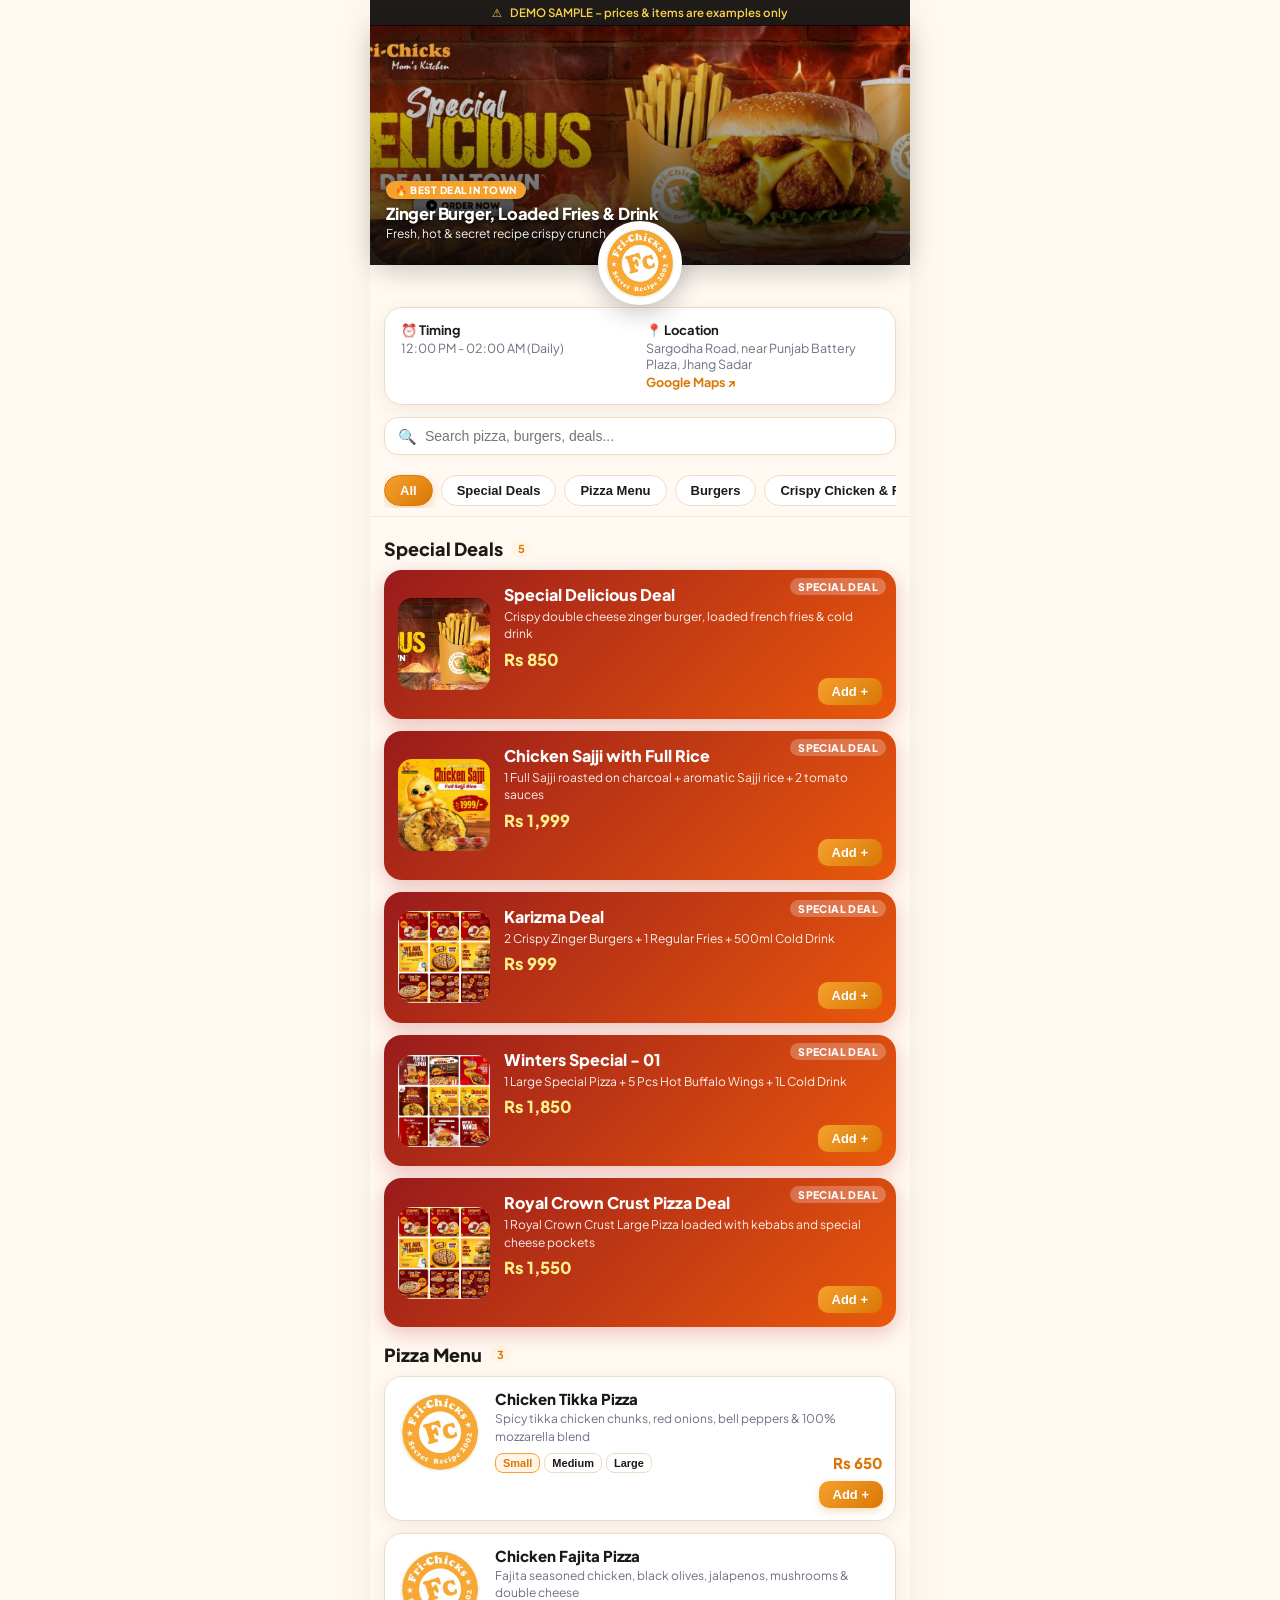
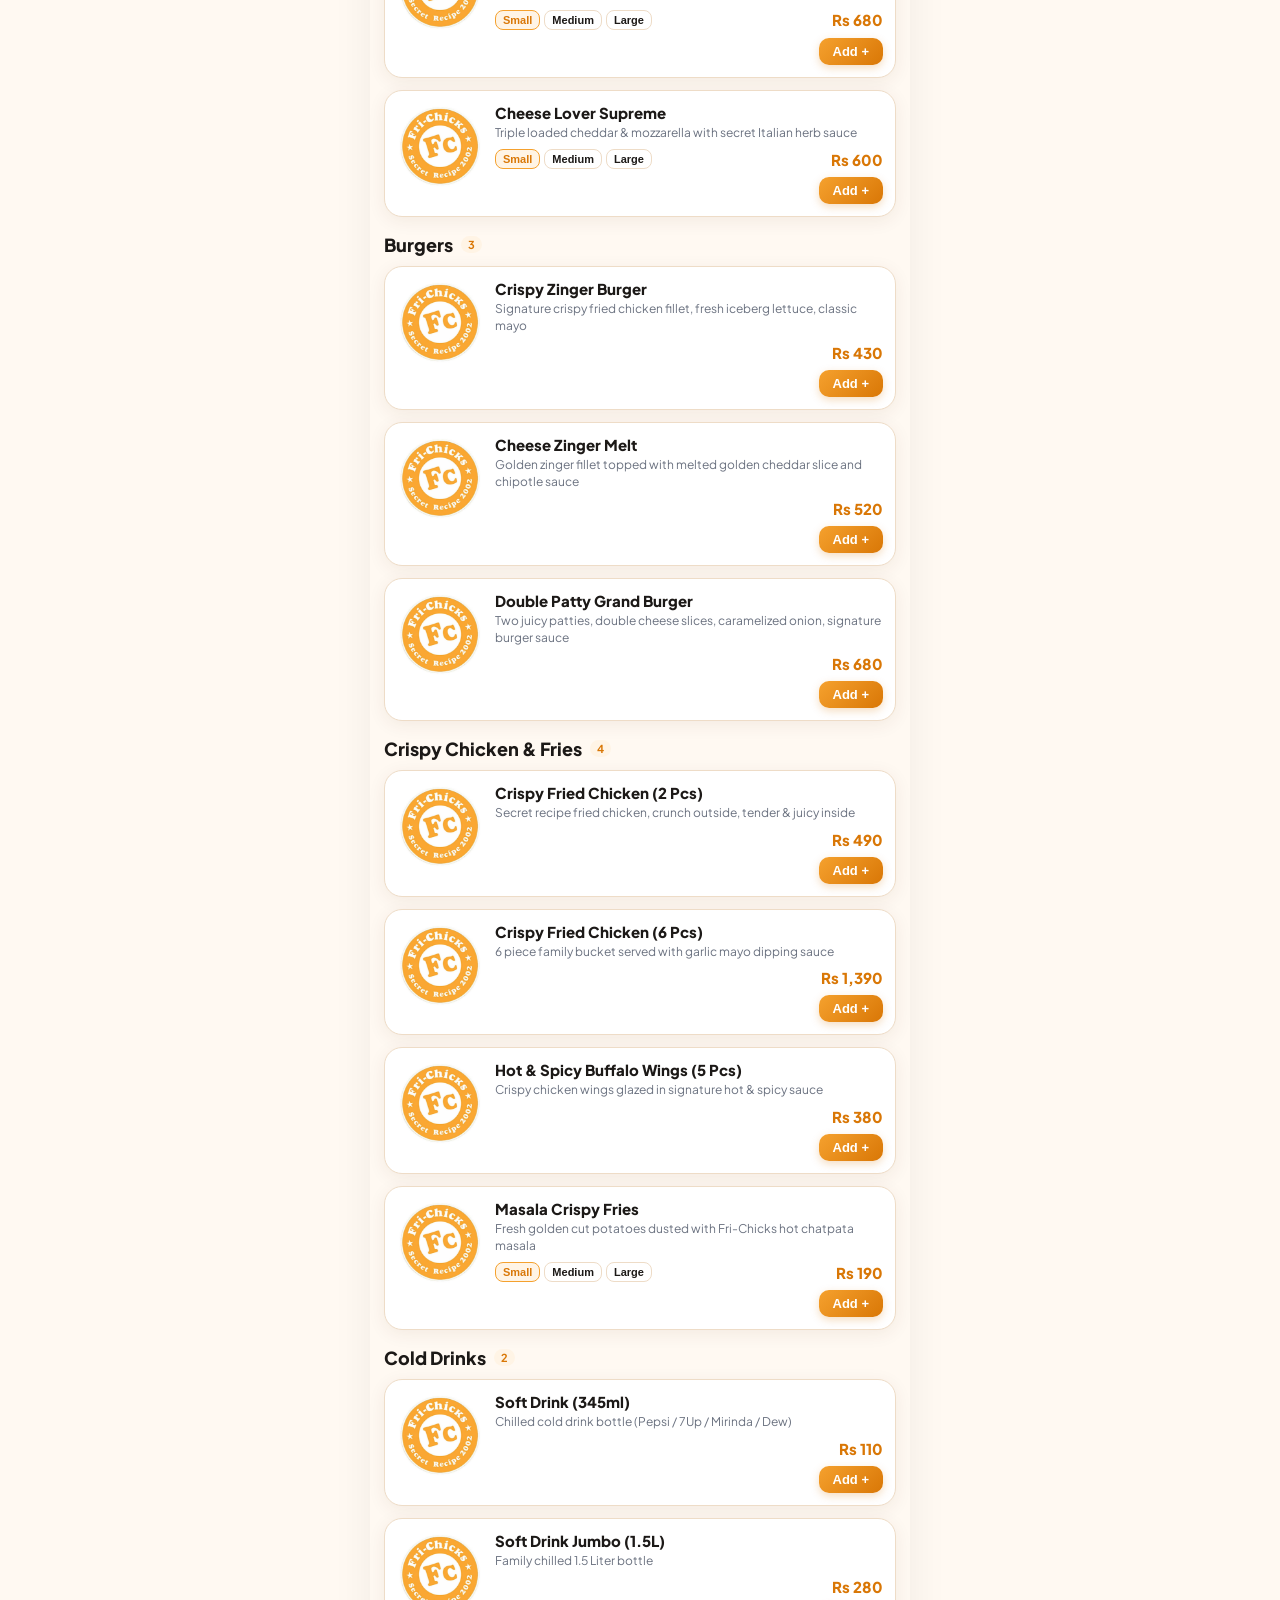
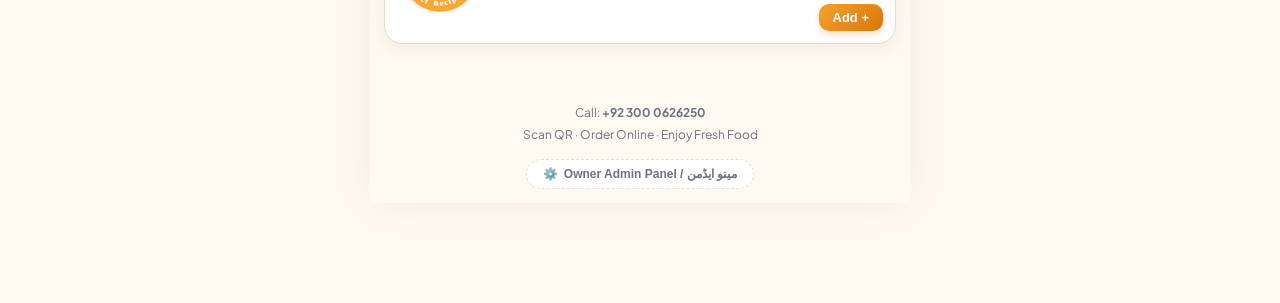
==== commit 2e775f50: "Add files via upload" ====
--- a/index.html
+++ b/index.html
@@ -629,24 +629,55 @@
 
       <!-- TAB 4: SMART QR CODE STUDIO & DOWNLOAD -->
       <div class="admin-tab-pane" id="paneQR">
-        <h4 style="margin-bottom:6px">📱 Table Stand QR Code Generator</h4>
+        <h4 style="margin-bottom:6px">📱 Smart Table Stand QR Studio</h4>
         <p style="font-size:12.5px;color:var(--muted)">
-          Generate high-resolution printable QR codes with the Fri-Chicks logo for table acrylic stands or takeaway flyers.
+          Generate standard ISO/IEC 18004 scannable QR codes with Fri-Chicks logo for table acrylic stands, stickers & flyers.
         </p>
 
-        <div style="margin:12px 0">
-          <label style="font-size:12.5px;font-weight:700">Table Number (Optional):</label>
-          <input type="text" class="form-input" id="qrTableInput" placeholder="e.g. Table 5 (or leave blank for main menu)">
+        <!-- Local File Warning Note (Shown when opened as file://) -->
+        <div id="qrLocalWarning" style="display:none;background:#FEF3C7;border:1px solid #F59E0B;border-radius:12px;padding:10px 12px;margin:10px 0;font-size:12px;color:#92400E">
+          <b>⚠️ کمپیوٹر پر لوکل فائل نوٹس (Local File Alert):</b><br>
+          آپ اس وقت لوکل پی سی (<code>file://</code>) پر ہیں۔ موبائل کیمرے لوکل کمپیوٹر کی فائلز نہیں کھول سکتے۔ موبائل فون پر سائٹ کھولنے کے لیے اپنا آن لائن ویب سائٹ لنک (مثلاً Vercel, Netlify یا Wi-Fi IP) نیچے درج کریں۔
+        </div>
+
+        <div style="margin:12px 0 6px">
+          <label style="font-size:12px;font-weight:700">🌐 Website / Live Domain Link (ویب سائٹ ایڈریس):</label>
+          <input type="text" class="form-input" id="qrSiteUrlInput" placeholder="https://jhang-pizza.miraidigitallabs.workers.dev/">
+        </div>
+
+        <div style="margin:6px 0 10px">
+          <label style="font-size:12px;font-weight:700">🍽️ Table Number (ٹیبل نمبر - خالی چھوڑنے پر مین مینو بنے گا):</label>
+          <input type="text" class="form-input" id="qrTableInput" placeholder="e.g. 5 or Table 5">
+        </div>
+
+        <!-- Live Target URL Display -->
+        <div style="background:#F3F4F6;border-radius:10px;padding:8px 12px;margin-bottom:12px;font-size:12px;display:flex;align-items:center;gap:6px;flex-wrap:wrap">
+          <span>🔗</span>
+          <b style="color:var(--muted)">Scans To:</b>
+          <code id="qrTargetUrlDisplay" style="color:var(--blue);font-weight:800;word-break:break-all">-</code>
+          <a id="qrTestLink" href="#" target="_blank" style="margin-left:auto;font-size:11.5px;font-weight:700;color:var(--orange);text-decoration:none;padding:3px 10px;background:rgba(245,161,46,0.15);border-radius:6px;display:inline-flex;align-items:center;gap:4px">
+            <span>🌐</span><span>Test / Open URL</span>
+          </a>
         </div>
 
         <div class="qr-preview-box">
           <canvas id="qrCanvas" width="500" height="660"></canvas>
         </div>
 
-        <button class="admin-btn admin-btn-primary" style="width:100%;padding:14px;font-size:15px;display:flex;align-items:center;justify-content:center;gap:8px" id="btnDownloadQR">
-          <span>⬇️</span>
-          <span>Download Print-Ready QR Standee (PNG)</span>
-        </button>
+        <div style="display:flex;flex-direction:column;gap:8px;margin-top:12px">
+          <button type="button" class="admin-btn admin-btn-primary" style="padding:14px;font-size:15px;display:flex;align-items:center;justify-content:center;gap:8px" id="btnDownloadQR">
+            <span>⬇️</span>
+            <span>Download Acrylic Standee (500x660 PNG)</span>
+          </button>
+          <button type="button" class="admin-btn admin-btn-outline" style="padding:12px;font-size:14px;display:flex;align-items:center;justify-content:center;gap:8px;font-weight:700" id="btnDownloadSquareLogoQR">
+            <span>🎨</span>
+            <span>Download Sticker QR with Logo (400x400 PNG)</span>
+          </button>
+          <button type="button" class="admin-btn admin-btn-outline" style="padding:11px;font-size:13.5px;display:flex;align-items:center;justify-content:center;gap:8px" id="btnDownloadPureQR">
+            <span>🔲</span>
+            <span>Download Pure QR Code Only (PNG)</span>
+          </button>
+        </div>
       </div>
 
       <!-- TAB 5: RESTAURANT SETTINGS & BACKUP -->
@@ -655,6 +686,9 @@
 
         <label style="font-size:12px;font-weight:700">WhatsApp Number (Without '+')</label>
         <input type="text" class="form-input" id="cfgWhatsApp">
+
+        <label style="font-size:12px;font-weight:700;margin-top:8px;display:block">Website / Live Domain URL (ویب سائٹ ایڈریس برائے QR کوڈ)</label>
+        <input type="text" class="form-input" id="cfgWebsiteUrl" placeholder="https://jhang-pizza.miraidigitallabs.workers.dev/">
 
         <label style="font-size:12px;font-weight:700;margin-top:8px;display:block">Delivery Fee (Rs)</label>
         <input type="number" class="form-input" id="cfgDeliveryFee">
@@ -700,6 +734,7 @@
 <script src="js/config.js"></script>
 <script src="js/translations.js"></script>
 <script src="js/menu-data.js"></script>
+<script src="js/qrcode.min.js"></script>
 <script src="js/qr-generator.js"></script>
 <script src="js/biometrics.js"></script>
 <script src="js/order-manager.js"></script>
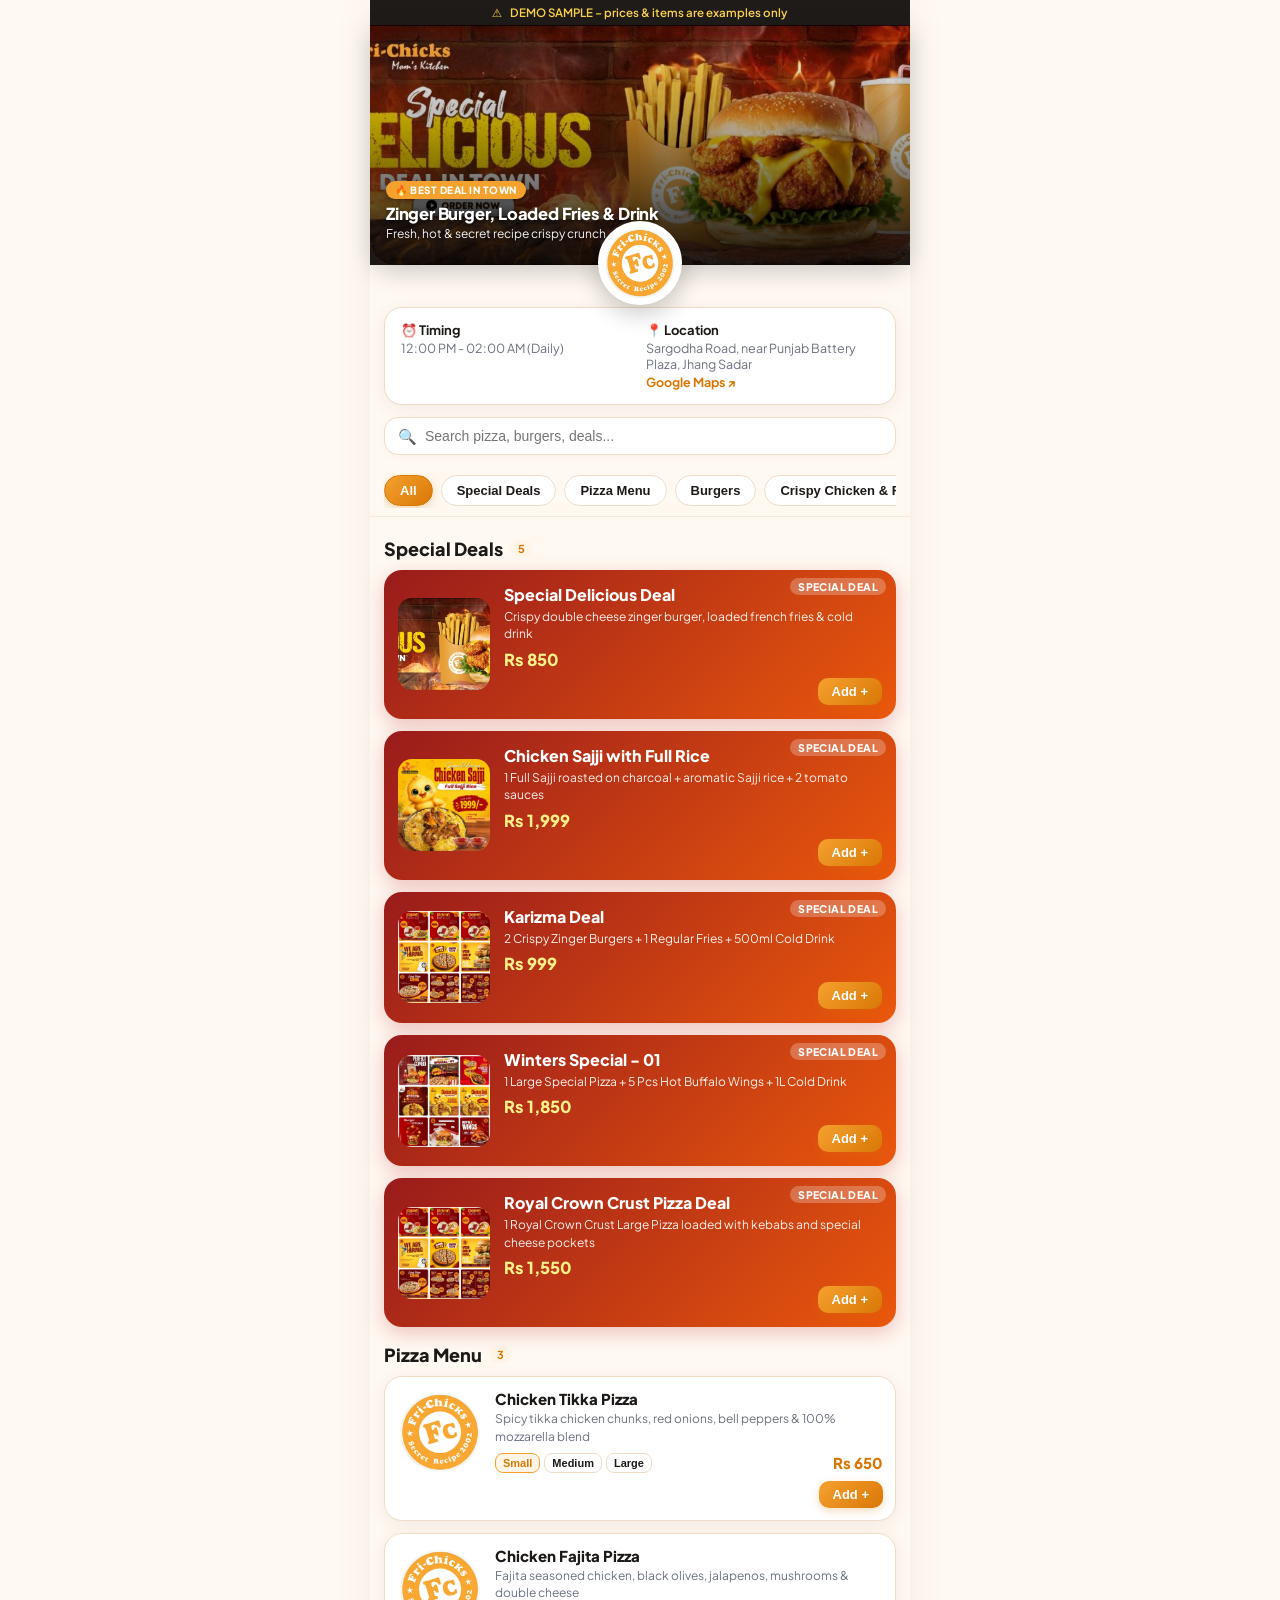
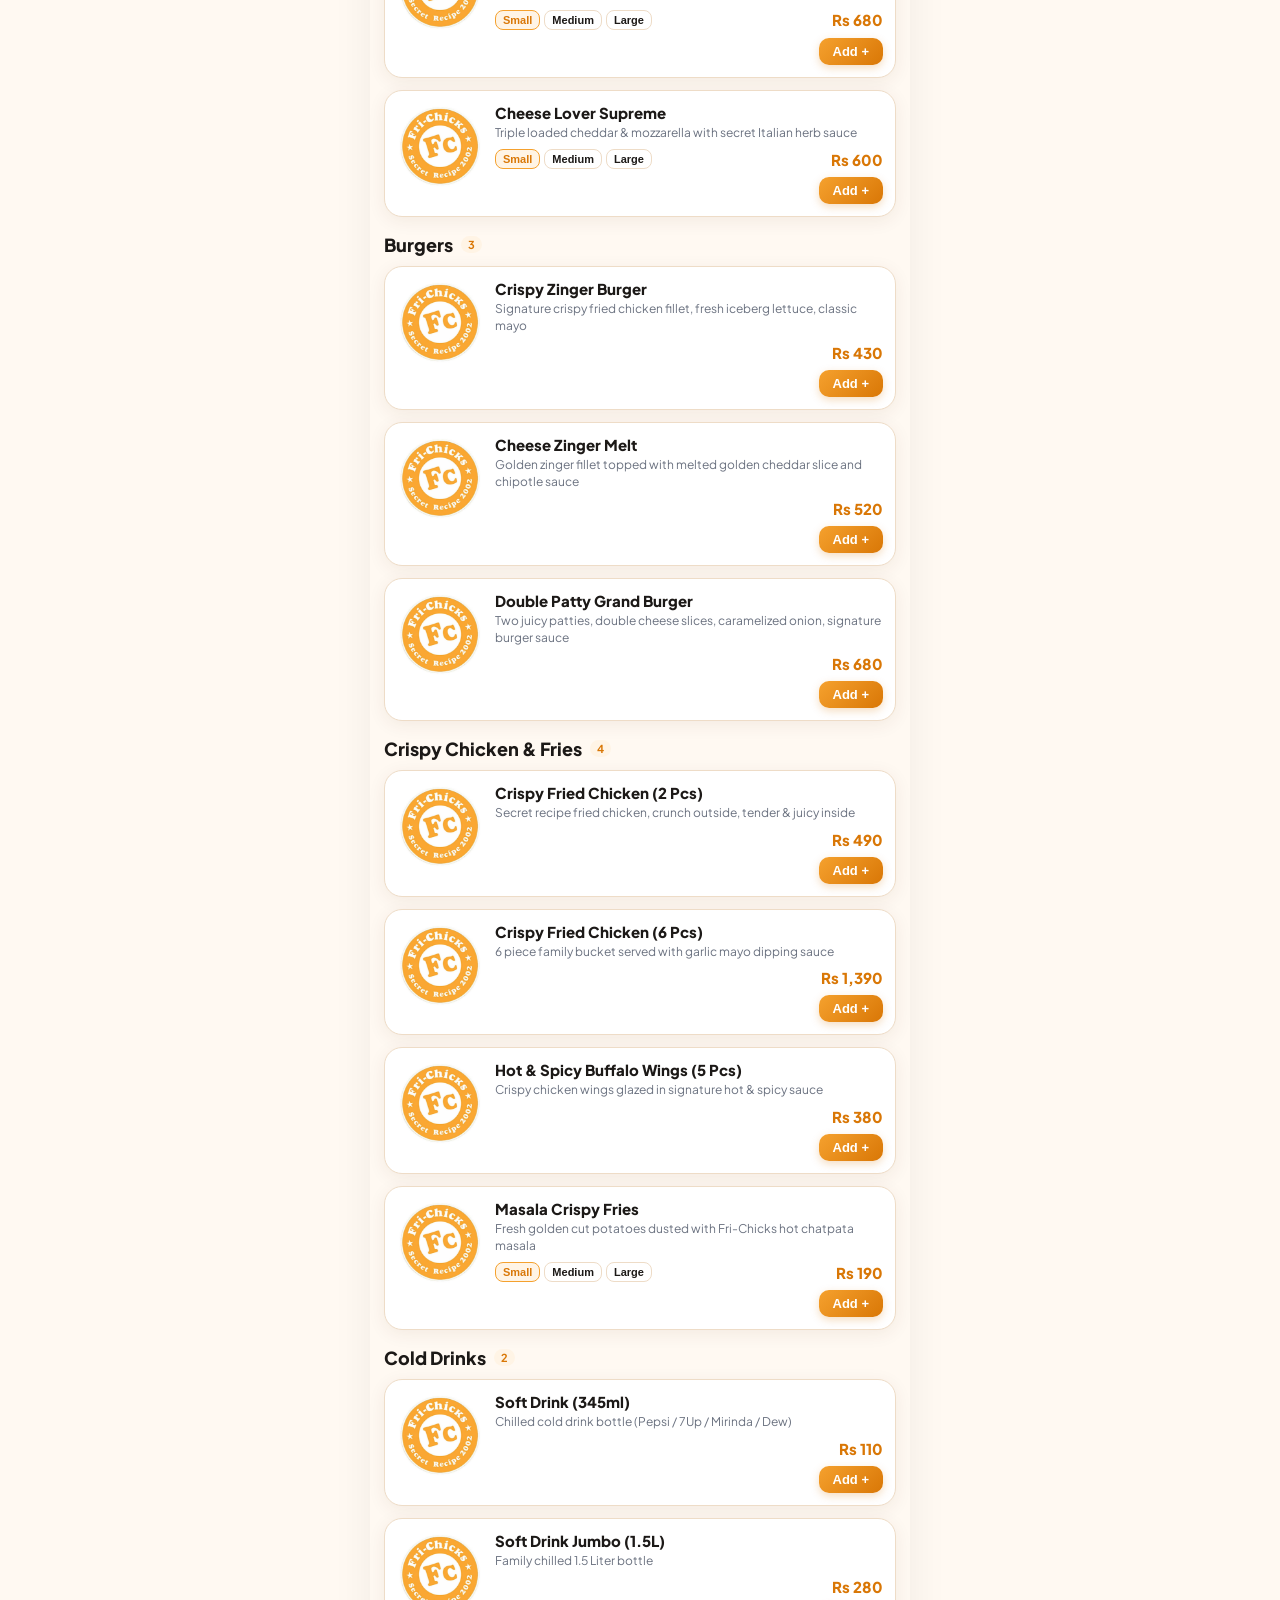
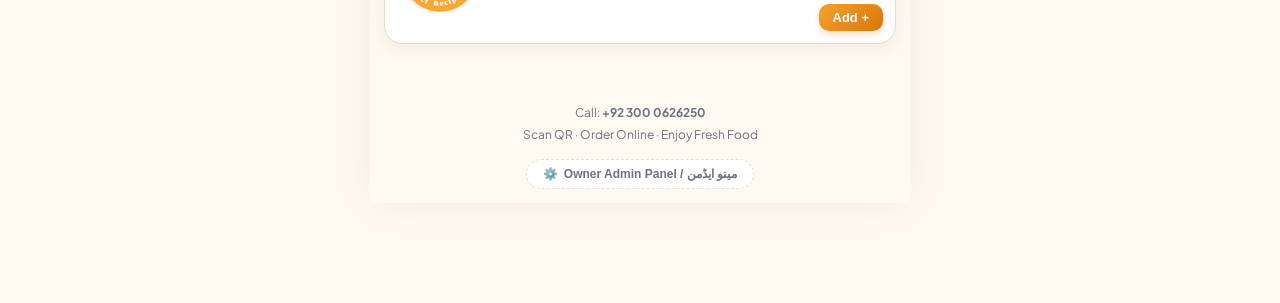
==== commit 947298aa: "Add files via upload" ====
--- a/index.html
+++ b/index.html
@@ -735,6 +735,7 @@
 <script src="js/translations.js"></script>
 <script src="js/menu-data.js"></script>
 <script src="js/qrcode.min.js"></script>
+<script src="js/logo-data.js"></script>
 <script src="js/qr-generator.js"></script>
 <script src="js/biometrics.js"></script>
 <script src="js/order-manager.js"></script>
